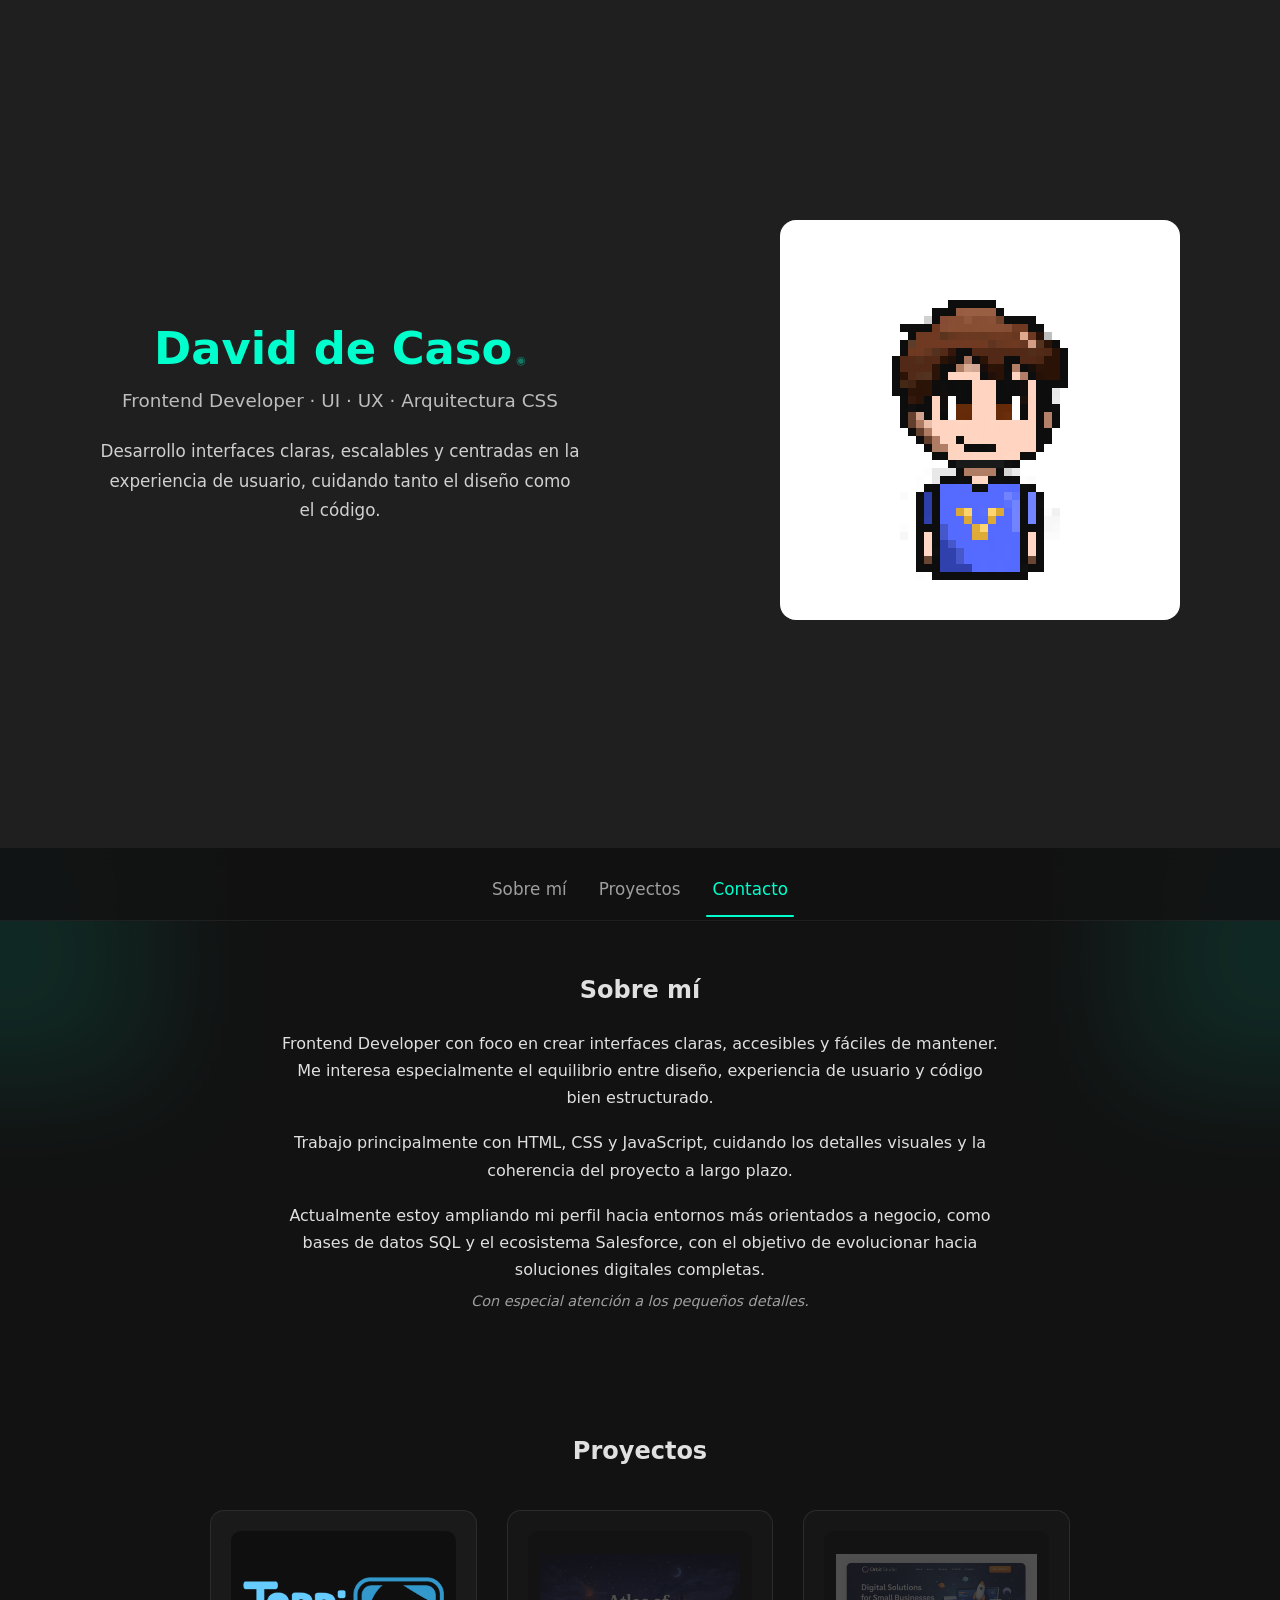
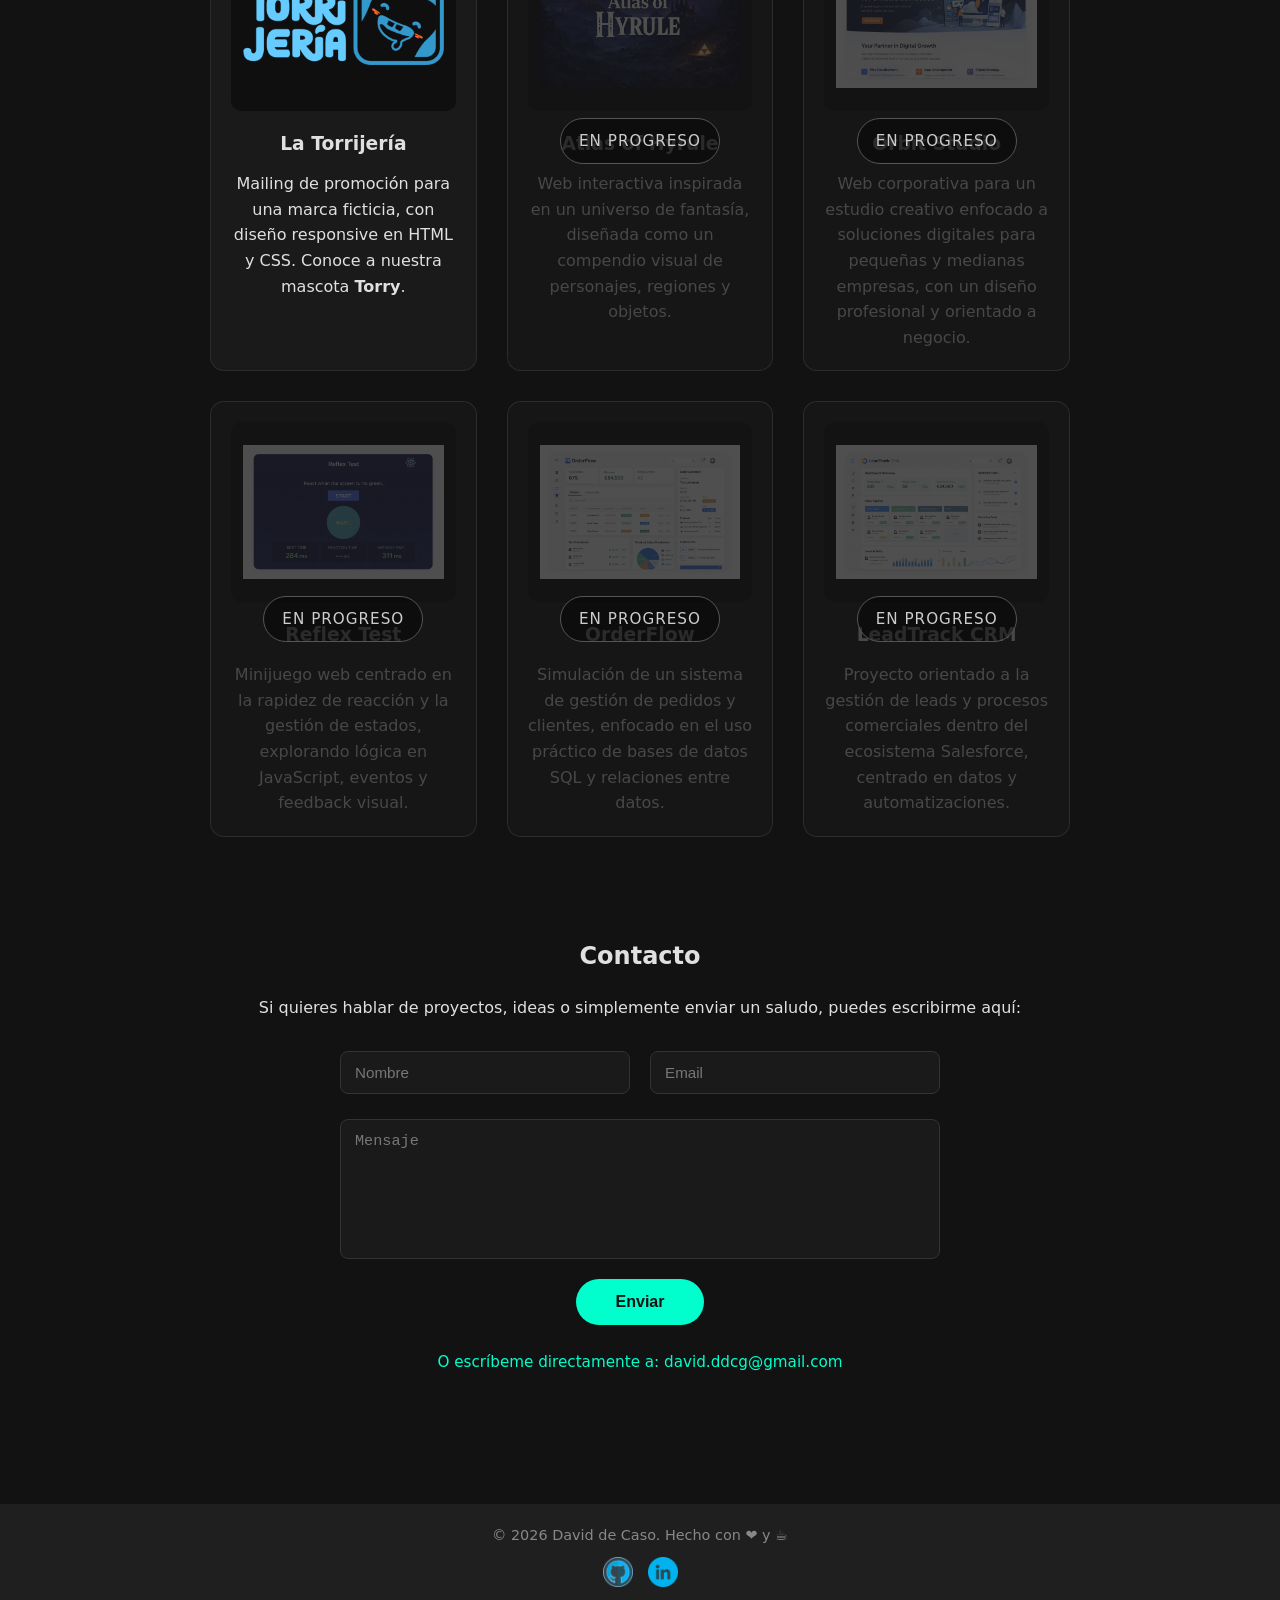
==== index.html @ 75bee835 "Rename y remake de Hero para hacerlo más visual" ====
<!DOCTYPE html>
<html lang="es">
<head>
    <meta charset="UTF-8">
    <meta name="viewport" content="width=device-width, initial-scale=1.0">
    <meta
        name="description"
        content="Portfolio de David de Caso, desarrollador frontend con estilo dark-tech y enfoque en UX."
    >
    <title>Portfolio | David de Caso</title>
    <link rel="stylesheet" href="style.css">
</head>

<body>
    <!-- =====================================================
         HEADER / IDENTIDAD
    ====================================================== -->
    <header class="site-header">
        <div class="hero">
            <div class="hero-text">
                <h1>
                    <span id="myName" class="easter-egg">David de Caso</span>
                </h1>

                <p class="hero-role">
                    Frontend Developer · UI · UX · Arquitectura CSS
                </p>

                <p class="hero-intro">
                    Desarrollo interfaces claras, escalables y centradas en la experiencia
                    de usuario, cuidando tanto el diseño como el código.
                </p>
            </div>

            <div class="hero-image">
                <img src="images/yo-pixel.png" alt="">
            </div>
        </div>
    </header>



    <!-- =====================================================
         NAVEGACIÓN STICKY
    ====================================================== -->
    <div class="nav-wrapper">
        <nav aria-label="Navegación principal">
            <ul>
                <li><a href="#about">Sobre mí</a></li>
                <li><a href="#projects">Proyectos</a></li>
                <li><a href="#contact">Contacto</a></li>
            </ul>
        </nav>
    </div>

    <!-- =====================================================
         CONTENIDO PRINCIPAL
    ====================================================== -->
    <main>
        <!-- SOBRE MÍ -->
        <section id="about">
            <h2>Sobre mí</h2>

            <p>
                Frontend Developer con foco en crear interfaces claras, accesibles y fáciles de mantener.
                Me interesa especialmente el equilibrio entre diseño, experiencia de usuario y código bien estructurado.
            </p>

            <p>
                Trabajo principalmente con HTML, CSS y JavaScript, cuidando los detalles visuales y la coherencia
                del proyecto a largo plazo.
            </p>

            <p>
                Actualmente estoy ampliando mi perfil hacia entornos más orientados a negocio, como bases de datos SQL
                y el ecosistema Salesforce, con el objetivo de evolucionar hacia soluciones digitales completas.
                <span class="about-fun">Con especial atención a los pequeños detalles.</span>
            </p>
        </section>

        <!-- PROYECTOS -->
        <section id="projects">
            <h2>Proyectos</h2>

            <div class="projects-grid">
                <!-- Proyecto terminado -->
                <article class="project-card" data-url="https://link-al-proyecto.com">
                    <div class="project-img-wrapper">
                        <img
                            src="images/proyecto1.png"
                            alt="Proyecto La Torrijería"
                            class="project-img"
                            loading="lazy"
                        >
                        <div class="overlay">
                            <span class="cta-text">Ver proyecto</span>
                        </div>
                    </div>

                    <h3>La Torrijería</h3>

                    <p>
                        Mailing de promoción para una marca ficticia, con diseño responsive en HTML y CSS.
                        Conoce a nuestra mascota <strong>Torry</strong>.
                    </p>
                </article>

                <!-- Proyectos en progreso -->
                <article class="project-card in-progress">
                    <div class="project-status">
                        <span>En progreso</span>
                    </div>

                    <div class="project-img-wrapper">
                        <img src="images/proyecto2.png" alt="Atlas of Hyrule" class="project-img" loading="lazy">
                    </div>

                    <h3>Atlas of Hyrule</h3>

                    <p>
                        Web interactiva inspirada en un universo de fantasía, diseñada como un compendio visual
                        de personajes, regiones y objetos.
                    </p>
                </article>

                <article class="project-card in-progress">
                    <div class="project-status">
                        <span>En progreso</span>
                    </div>

                    <div class="project-img-wrapper">
                        <img src="images/proyecto3.png" alt="Orbit Studio" class="project-img" loading="lazy">
                    </div>

                    <h3>Orbit Studio</h3>

                    <p>
                        Web corporativa para un estudio creativo enfocado a soluciones digitales para pequeñas
                        y medianas empresas, con un diseño profesional y orientado a negocio.
                    </p>
                </article>

                <article class="project-card in-progress">
                    <div class="project-status">
                        <span>En progreso</span>
                    </div>

                    <div class="project-img-wrapper">
                        <img src="images/proyecto4.png" alt="Reflex Test" class="project-img" loading="lazy">
                    </div>

                    <h3>Reflex Test</h3>

                    <p>
                        Minijuego web centrado en la rapidez de reacción y la gestión de estados,
                        explorando lógica en JavaScript, eventos y feedback visual.
                    </p>
                </article>

                <article class="project-card in-progress">
                    <div class="project-status">
                        <span>En progreso</span>
                    </div>

                    <div class="project-img-wrapper">
                        <img src="images/proyecto5.png" alt="OrderFlow" class="project-img" loading="lazy">
                    </div>

                    <h3>OrderFlow</h3>

                    <p>
                        Simulación de un sistema de gestión de pedidos y clientes, enfocado en el uso práctico
                        de bases de datos SQL y relaciones entre datos.
                    </p>
                </article>

                <article class="project-card in-progress">
                    <div class="project-status">
                        <span>En progreso</span>
                    </div>

                    <div class="project-img-wrapper">
                        <img src="images/proyecto6.png" alt="LeadTrack CRM" class="project-img" loading="lazy">
                    </div>

                    <h3>LeadTrack CRM</h3>

                    <p>
                        Proyecto orientado a la gestión de leads y procesos comerciales dentro del ecosistema
                        Salesforce, centrado en datos y automatizaciones.
                    </p>
                </article>
            </div>
        </section>

        <!-- CONTACTO -->
        <section id="contact" class="fade-in-section">
            <h2>Contacto</h2>

            <p>
                Si quieres hablar de proyectos, ideas o simplemente enviar un saludo,
                puedes escribirme aquí:
            </p>

            <form class="contact-form">
                <div class="contact-row">
                    <input type="text" name="name" placeholder="Nombre" required>
                    <input type="email" name="email" placeholder="Email" required>
                </div>

                <div class="contact-message">
                    <textarea name="message" placeholder="Mensaje" required></textarea>
                    <button type="submit">Enviar</button>
                </div>
            </form>

            <p class="contact-email fade-in-section">
                O escríbeme directamente a:
                <a href="mailto:david.ddcg@gmail.com">david.ddcg@gmail.com</a>
            </p>
        </section>
    </main>

    <!-- =====================================================
         FOOTER
    ====================================================== -->
    <footer>
        <p>&copy; 2026 David de Caso. Hecho con ❤️ y ☕</p>

        <div class="social-icons">
            <a href="https://github.com/DaviddeCaso" target="_blank" rel="noopener noreferrer">
                <img src="images/github-icon.png" alt="GitHub">
            </a>
            <a href="https://www.linkedin.com/in/david-de-caso-garc%C3%ADa/" target="_blank" rel="noopener noreferrer">
                <img src="images/linkedin-icon.png" alt="LinkedIn">
            </a>
        </div>
    </footer>

    <!-- TOASTS -->
    <div id="easter-toast" class="toast hidden"></div>
    <div id="contact-toast" class="toast hidden"></div>

    <script src="script.js"></script>
</body>
</html>
---- style.css ----
/* =====================================================
   RESET & BASE
===================================================== */

* {
    margin: 0;
    padding: 0;
    box-sizing: border-box;
}

body {
    font-family: system-ui, -apple-system, BlinkMacSystemFont, "Segoe UI",
        Roboto, Oxygen, Ubuntu, Cantarell, sans-serif;
    background-color: #121212;
    color: #e0e0e0;
    line-height: 1.6;
}

/* =====================================================
   GLOW LATERAL (SUTIL Y CONTROLADO)
===================================================== */

body::before,
body::after {
    content: "";
    position: fixed;
    top: -20%;
    width: 260px;
    height: 140%;
    pointer-events: none;
    z-index: 0;
    filter: blur(60px);
}

body::before {
    left: -100px;
    background: linear-gradient(
        60deg,
        rgba(0, 255, 204, 0.12),
        transparent
    );
}

body::after {
    right: -100px;
    background: linear-gradient(
        -60deg,
        rgba(0, 255, 204, 0.12),
        transparent
    );
}

/* =====================================================
   CAPAS (Z-INDEX) — FIX STICKY
===================================================== */

.site-header {
    position: relative;
    z-index: 2;
}

footer {
    position: relative;
    z-index: 2;
}

main,
section {
    position: relative;
    z-index: 1;
}

/* =====================================================
   HEADER & NAV
===================================================== */

.site-header {
    background-color: #1f1f1f;
    padding: 20px;
    text-align: center;
}

.site-header h1 {
    font-size: 2rem;
    color: #00ffcc;
}

nav ul {
    list-style: none;
    display: flex;
    justify-content: center;
    gap: 20px;
    margin-top: 10px;
}

nav a {
    position: relative;
    color: #9e9e9e;
    text-decoration: none;
    font-size: 1.05rem;        
    padding: 10px 6px;        
    transition: color 0.2s ease;
}

nav a:hover {
    color: #ffffff;
}

/* Link activo */
nav a.active {
    color: #00ffcc;
}

nav a.active::after {
    content: "";
    position: absolute;
    left: 0;
    bottom: -8px;   /* un poco más abajo */
    width: 100%;
    height: 2px;
    background-color: #00ffcc;
    border-radius: 2px;
}
/* =========================
   HERO / PRESENTACIÓN
========================= */

.hero {
    width: 100%;
    padding: 200px 80px 200px; /* más padding lateral */

    display: flex;
    align-items: center;
    justify-content: center; /* CLAVE */
    gap: 200px;
}



.hero-text {
    max-width: 520px; 
}

.hero-text h1 {
    font-size: 2.8rem; /* antes 2.4rem */
    line-height: 1.2;
    color: #00ffcc;
    margin-bottom: 10px;
}

.hero-role {
    font-size: 1.15rem;
    color: #bdbdbd;
    margin-bottom: 22px;
}

.hero-intro {
    max-width: 520px;
    font-size: 1.05rem;
    color: #d0d0d0;
    line-height: 1.75;
}

.hero-image {
    flex-shrink: 0;
}

.hero-image img {
    width: 400px;
    height: auto;
    image-rendering: pixelated;
    border-radius: 16px;
}

@media (min-width: 1400px) {
    .hero {
        padding-left: 120px;
        padding-right: 120px;
    }
}

/* =====================================================
   HERO SUBTÍTULO
===================================================== */

.hero-subtitle {
    margin-top: 10px;
    font-size: 1rem;
    color: #bdbdbd;
    letter-spacing: 0.3px;
}

/* =========================
   NAVEGACIÓN STICKY (ESTILO)
========================= */

.nav-wrapper {
    position: sticky;
    top: 0;
    z-index: 100;

    background: rgba(18, 18, 18, 0.85);
    backdrop-filter: blur(10px);

    border-bottom: 1px solid rgba(255, 255, 255, 0.06);
}

/* Contenido de la nav */
.nav-wrapper nav {
    max-width: 900px;
    margin: 0 auto;
    padding: 18px 20px; /* antes 12px */
}


/* Evita que las secciones queden tapadas por la nav */
section {
    scroll-margin-top: 110px;
}

/* =====================================================
   EASTER EGG
===================================================== */

.easter-egg {
    color: #00ffcc;
    cursor: pointer;
    position: relative;
    transition: color 0.2s ease;
}

.easter-egg:hover {
    color: #ffffff;
}

.easter-egg::after {
    content: " ◉";
    font-size: 0.7rem;
    opacity: 0.4;
    transition: opacity 0.2s ease;
}

.easter-egg:hover::after {
    opacity: 1;
}

/* =====================================================
   SECCIONES GENERALES
===================================================== */

section {
    padding: 50px 20px;
    max-width: 900px;
    margin: 0 auto;
}

section h2 {
    text-align: center;
    margin-bottom: 20px;
}

/* =====================================================
   ABOUT
===================================================== */

#about p {
    max-width: 720px;
    margin: 18px auto;
    line-height: 1.7;
    text-align: center;
}

.about-fun {
    display: block;
    margin-top: 6px;
    font-size: 0.9rem;
    color: #9e9e9e;
    font-style: italic;
}

/* =====================================================
   PROJECTS
===================================================== */

.projects-grid {
    display: grid;
    grid-template-columns: 1fr;
    gap: 30px;
    margin-top: 40px;
}

.project-card {
    position: relative;
    background-color: #1a1a1a;
    padding: 20px;
    border-radius: 14px;
    text-align: center;

    display: flex;
    flex-direction: column;
    align-items: center;

    border: 1px solid rgba(255, 255, 255, 0.08);
    transition: transform 0.3s ease,
        box-shadow 0.3s ease,
        border-color 0.3s ease;
}

.project-card:hover {
    transform: translateY(-6px);
    box-shadow: 0 10px 30px rgba(0, 255, 204, 0.15);
    border-color: rgba(0, 255, 204, 0.4);
}

/* Imagen del proyecto */
.project-img-wrapper {
    position: relative;
    width: 100%;
    height: 180px;
    background-color: #0f0f0f;
    border-radius: 10px;
    overflow: hidden;
    cursor: pointer;
}

.project-img {
    width: 100%;
    height: 100%;
    object-fit: contain;
    padding: 12px;
}

/* CTA solo en proyectos terminados */
.overlay {
    position: absolute;
    inset: 0;
    background-color: rgba(0, 255, 204, 0.18);
    display: flex;
    align-items: center;
    justify-content: center;
    opacity: 0;
    transition: opacity 0.3s ease;
}

.project-img-wrapper:hover .overlay {
    opacity: 1;
}

.cta-text {
    color: #00ffcc;
    font-weight: bold;
    font-size: 1rem;
    letter-spacing: 0.5px;
    text-shadow: 0 0 5px #00ffcc;
}

/* Títulos */
.project-card h3 {
    margin: 18px 0 12px;
}

/* Estado: En progreso */
.project-status {
    position: absolute;
    inset: 0;
    background-color: rgba(20, 20, 20, 0.75);
    border-radius: 14px;

    display: flex;
    align-items: center;
    justify-content: center;

    z-index: 5;
    pointer-events: none;
}

.project-status span {
    color: #ccc;
    font-size: 0.95rem;
    letter-spacing: 1px;
    text-transform: uppercase;
    border: 1px solid #555;
    padding: 10px 18px;
    border-radius: 999px;
    background-color: rgba(0, 0, 0, 0.4);
}

/* Proyectos en progreso: sin interacción */
.project-card.in-progress .project-img-wrapper {
    cursor: default;
}

.project-card.in-progress .overlay {
    display: none;
}

/* Responsive grid */
@media (min-width: 600px) {
    .projects-grid {
        grid-template-columns: repeat(2, 1fr);
    }
}

@media (min-width: 1024px) {
    .projects-grid {
        grid-template-columns: repeat(3, 1fr);
    }
}

/* =====================================================
   CONTACTO
===================================================== */

#contact > p {
    margin-bottom: 30px;
    text-align: center;
}

.contact-form {
    display: flex;
    flex-direction: column;
    gap: 25px;
    max-width: 600px;
    margin: 0 auto;
}

.contact-row {
    display: flex;
    gap: 20px;
}

.contact-row input {
    flex: 1;
}

.contact-message {
    display: flex;
    flex-direction: column;
    gap: 20px;
}

/* Inputs */
.contact-form input,
.contact-form textarea {
    padding: 12px 14px;
    border-radius: 8px;
    border: 1px solid #333;
    background-color: #1a1a1a;
    color: #fff;
    font-size: 0.95rem;
}

.contact-form input::placeholder,
.contact-form textarea::placeholder {
    color: #777;
}

.contact-form textarea {
    height: 140px;
    resize: none;
}

/* Botón */
.contact-form button {
    align-self: center;
    padding: 14px 40px;
    font-size: 1rem;
    font-weight: bold;

    background-color: #00ffcc;
    color: #121212;
    border: none;
    border-radius: 999px;

    cursor: pointer;
    transition: transform 0.2s ease, box-shadow 0.2s ease;
}

.contact-form button:hover {
    transform: translateY(-2px);
    box-shadow: 0 6px 20px rgba(0, 255, 204, 0.4);
}

.contact-form button:active {
    transform: translateY(0);
}

/* Email */
.contact-email {
    margin-top: 25px;
    color: #00ffcc;
    font-size: 0.95rem;
    text-align: center;
}

.contact-email a {
    color: inherit;
    text-decoration: none;
}

.contact-email a:hover {
    color: #fff;
}

/* =====================================================
   ANIMACIONES
===================================================== */

.fade-in-section {
    opacity: 0;
    transform: translateY(20px);
    transition: opacity 0.6s ease-out, transform 0.6s ease-out;
}

.fade-in-section.visible {
    opacity: 1;
    transform: translateY(0);
}

/* =====================================================
   FOOTER
===================================================== */

footer {
    background-color: #1f1f1f;
    text-align: center;
    padding: 20px;
    margin-top: 50px;
    font-size: 0.9rem;
    color: #888;
}

.social-icons {
    margin-top: 10px;
    display: flex;
    justify-content: center;
    gap: 15px;
}

.social-icons img {
    width: 30px;
    height: 30px;
    filter: invert(75%) sepia(20%) saturate(500%) hue-rotate(160deg);
    transition: transform 0.2s ease;
}

.social-icons img:hover {
    transform: scale(1.2);
}

/* =====================================================
   TOASTS
===================================================== */

.toast {
    position: fixed;
    bottom: 30px;
    right: 30px;
    background: #1a1a1a;
    color: #00ffcc;
    padding: 15px 20px;
    border-radius: 12px;
    border: 1px solid #00ffcc;
    font-size: 0.9rem;
    box-shadow: 0 0 20px rgba(0, 255, 204, 0.2);
    opacity: 0;
    transform: translateY(20px);
    transition: opacity 0.3s ease, transform 0.3s ease;
    z-index: 999;
}

.toast.show {
    opacity: 1;
    transform: translateY(0);
}

.toast.hidden {
    pointer-events: none;
}

#contact-toast {
    background-color: #00ffcc;
    color: #1a1a1a;
    font-weight: bold;
}
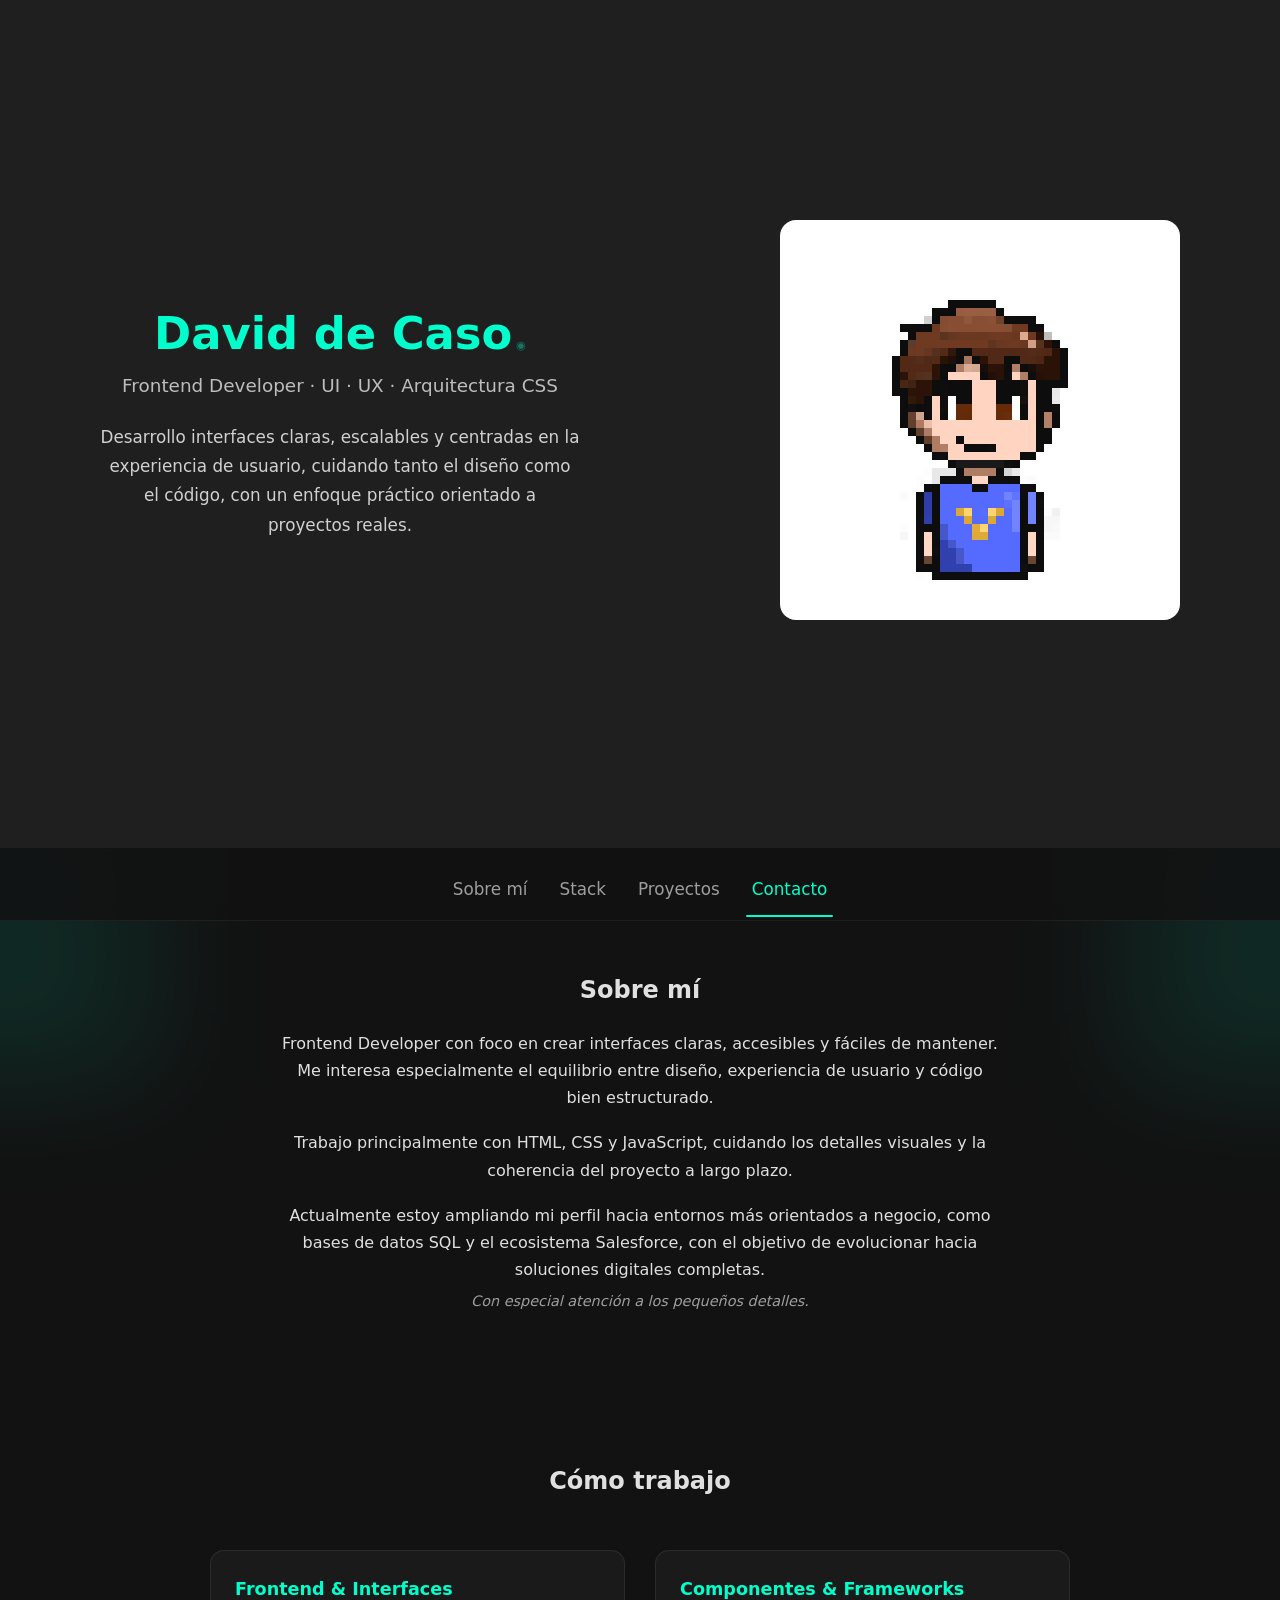
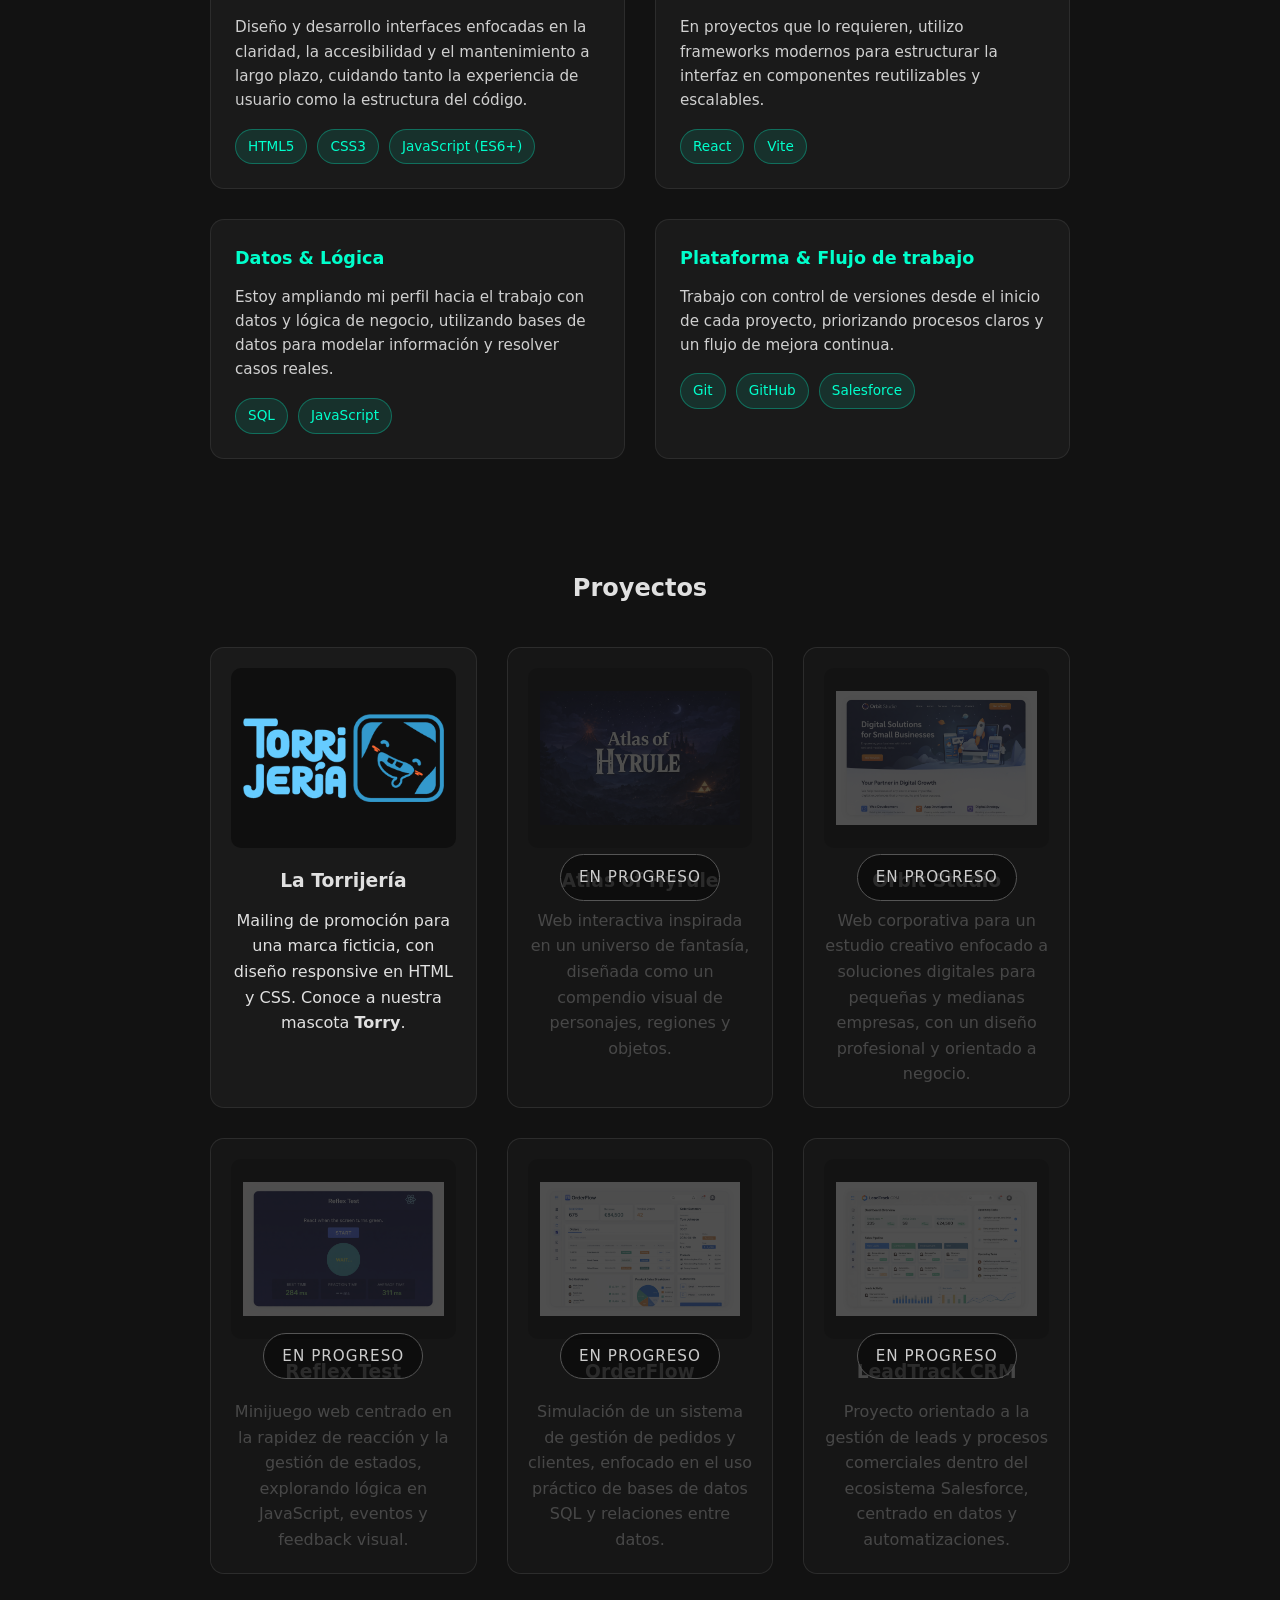
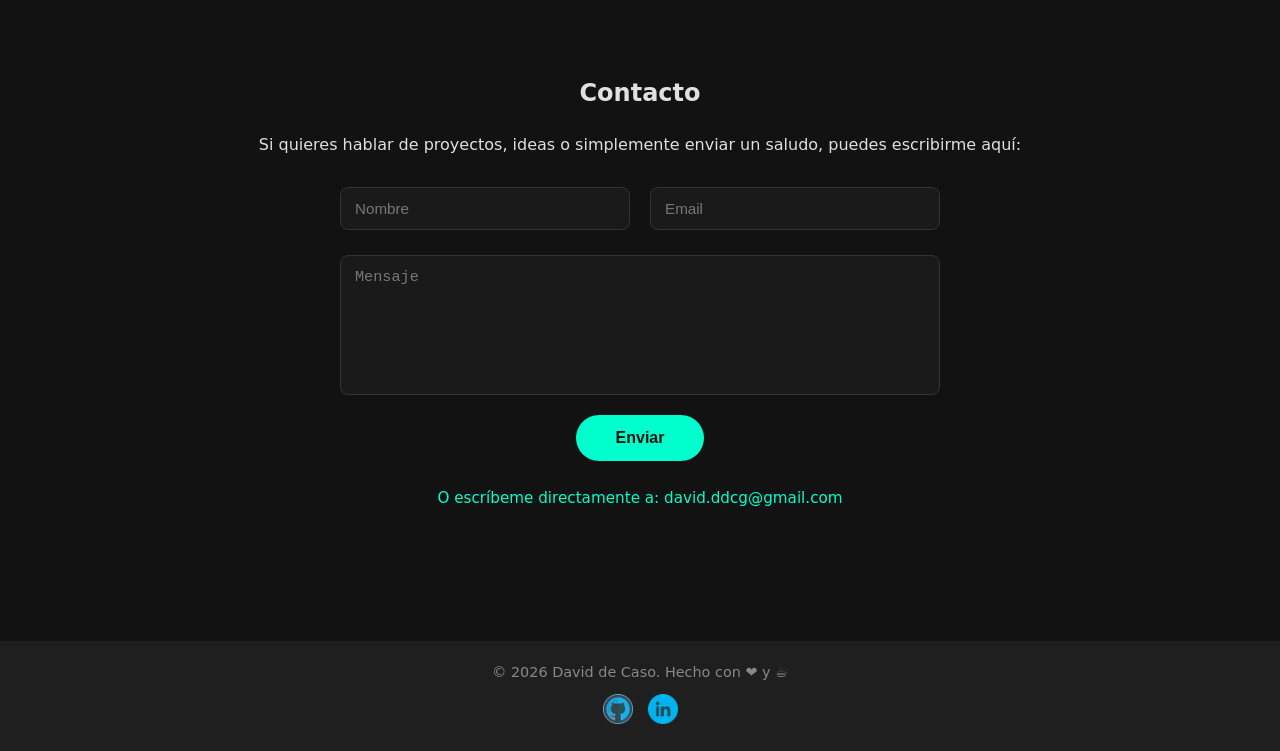
==== commit ab9523b7: "Añadimos a la nav "stack" y ajustamos responsive del hero." ====
--- a/index.html
+++ b/index.html
@@ -27,8 +27,9 @@
                 </p>
 
                 <p class="hero-intro">
-                    Desarrollo interfaces claras, escalables y centradas en la experiencia
-                    de usuario, cuidando tanto el diseño como el código.
+                    Desarrollo interfaces claras, escalables y centradas en la 
+                    experiencia de usuario, cuidando tanto el diseño como el código, 
+                    con un enfoque práctico orientado a proyectos reales.
                 </p>
             </div>
 
@@ -47,6 +48,7 @@
         <nav aria-label="Navegación principal">
             <ul>
                 <li><a href="#about">Sobre mí</a></li>
+                <li><a href="#stack">Stack</a></li>
                 <li><a href="#projects">Proyectos</a></li>
                 <li><a href="#contact">Contacto</a></li>
             </ul>
@@ -74,9 +76,73 @@
             <p>
                 Actualmente estoy ampliando mi perfil hacia entornos más orientados a negocio, como bases de datos SQL
                 y el ecosistema Salesforce, con el objetivo de evolucionar hacia soluciones digitales completas.
+                <br>
                 <span class="about-fun">Con especial atención a los pequeños detalles.</span>
             </p>
         </section>
+        <section id="stack">
+    <h2>Cómo trabajo</h2>
+         <!-- =====================================================
+         STACK
+    ====================================================== -->           
+    <div class="stack-grid">
+        <!-- Frontend -->
+         <div class="stack-card">
+              <h3>Frontend & Interfaces</h3>
+              <p>
+                  Diseño y desarrollo interfaces enfocadas en la claridad, la accesibilidad
+                  y el mantenimiento a largo plazo, cuidando tanto la experiencia de usuario
+                  como la estructura del código.
+             </p>
+             <ul class="stack-tools">
+                    <li>HTML5</li>
+                    <li>CSS3</li>
+                    <li>JavaScript (ES6+)</li>
+                </ul>
+            </div>
+
+        <!-- Frameworks -->
+            <div class="stack-card">
+                <h3>Componentes & Frameworks</h3>
+                <p>
+                    En proyectos que lo requieren, utilizo frameworks modernos para estructurar
+                    la interfaz en componentes reutilizables y escalables.
+                </p>
+                <ul class="stack-tools">
+                    <li>React</li>
+                    <li>Vite</li>
+                </ul>
+            </div>
+
+        <!-- Datos -->
+            <div class="stack-card">
+                <h3>Datos & Lógica</h3>
+                <p>
+                    Estoy ampliando mi perfil hacia el trabajo con datos y lógica de negocio,
+                    utilizando bases de datos para modelar información y resolver casos reales.
+                </p>
+                <ul class="stack-tools">
+                    <li>SQL</li>
+                    <li>JavaScript</li>
+                </ul>
+            </div>
+
+        <!-- Plataforma -->
+            <div class="stack-card">
+                <h3>Plataforma & Flujo de trabajo</h3>
+                <p>
+                    Trabajo con control de versiones desde el inicio de cada proyecto,
+                    priorizando procesos claros y un flujo de mejora continua.
+                </p>
+                <ul class="stack-tools">
+                    <li>Git</li>
+                    <li>GitHub</li>
+                    <li>Salesforce</li>
+                </ul>
+            </div>
+        </div>
+    </section>
+
 
         <!-- PROYECTOS -->
         <section id="projects">
--- a/style.css
+++ b/style.css
@@ -179,6 +179,39 @@
     }
 }
 
+@media (max-width: 1024px) {
+    .hero {
+        padding: 90px 40px 70px;
+        gap: 40px;
+    }
+
+    .hero-image img {
+        width: 240px; /* baja desde 300 */
+    }
+
+    .hero-text {
+        max-width: 480px;
+    }
+}
+
+@media (max-width: 640px) {
+    .hero {
+        flex-direction: column;
+        text-align: center;
+        padding: 80px 24px 60px;
+        gap: 32px;
+    }
+
+    .hero-text {
+        max-width: 100%;
+    }
+
+    .hero-image img {
+        width: 200px;
+    }
+}
+
+
 /* =====================================================
    HERO SUBTÍTULO
 ===================================================== */
@@ -244,6 +277,72 @@
     opacity: 1;
 }
 
+/* =========================
+   STACK 
+========================= */
+
+#stack {
+    padding: 80px 20px 60px;
+}
+
+#stack h2 {
+    text-align: center;
+    margin-bottom: 50px;
+}
+
+.stack-grid {
+    max-width: 900px;
+    margin: 0 auto;
+
+    display: grid;
+    grid-template-columns: 1fr;
+    gap: 30px;
+}
+
+.stack-card {
+    background-color: #1a1a1a;
+    border-radius: 14px;
+    padding: 24px;
+
+    border: 1px solid rgba(255, 255, 255, 0.08);
+}
+
+.stack-card h3 {
+    color: #00ffcc;
+    font-size: 1.1rem;
+    margin-bottom: 12px;
+}
+
+.stack-card p {
+    font-size: 0.95rem;
+    color: #d0d0d0;
+    line-height: 1.6;
+    margin-bottom: 16px;
+}
+
+.stack-tools {
+    list-style: none;
+    display: flex;
+    flex-wrap: wrap;
+    gap: 10px;
+}
+
+.stack-tools li {
+    font-size: 0.85rem;
+    padding: 6px 12px;
+    border-radius: 999px;
+
+    background-color: rgba(0, 255, 204, 0.1);
+    color: #00ffcc;
+
+    border: 1px solid rgba(0, 255, 204, 0.3);
+}
+
+@media (min-width: 768px) {
+    .stack-grid {
+        grid-template-columns: repeat(2, 1fr);
+    }
+}
 /* =====================================================
    SECCIONES GENERALES
 ===================================================== */
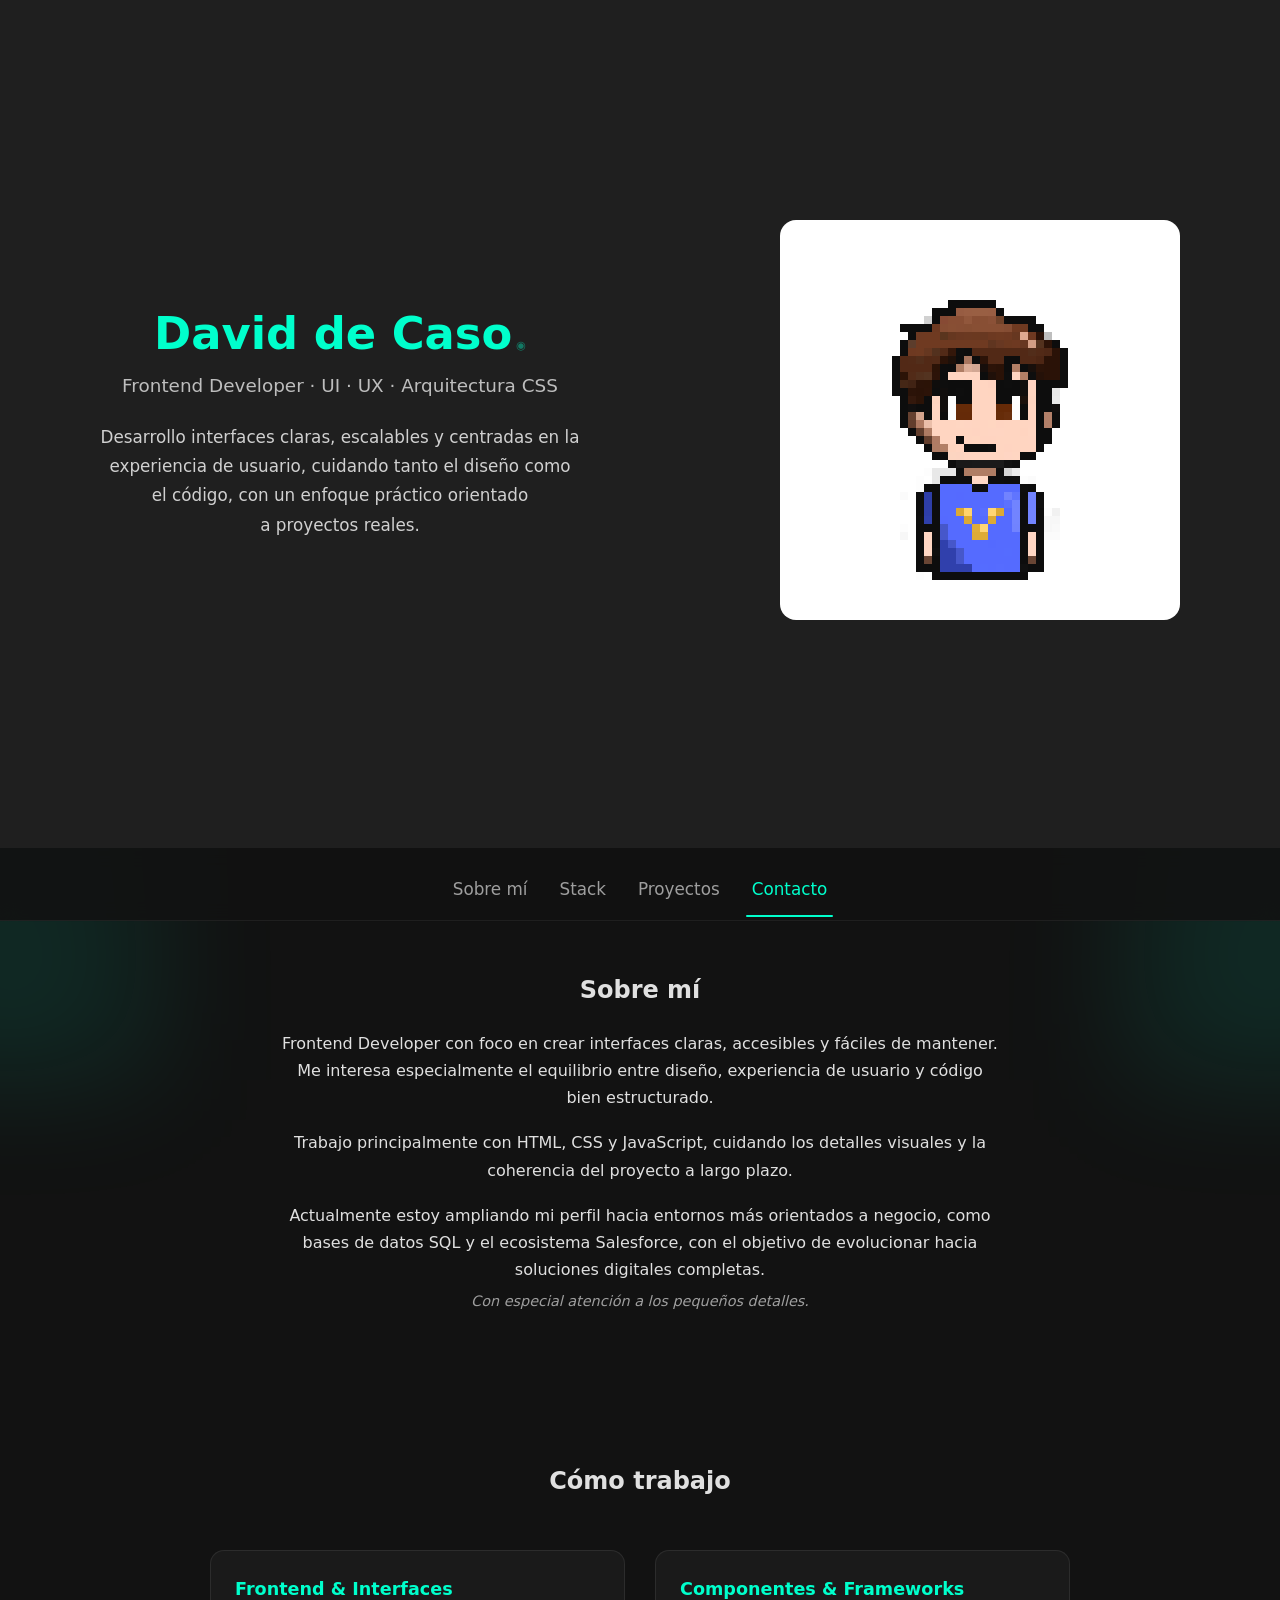
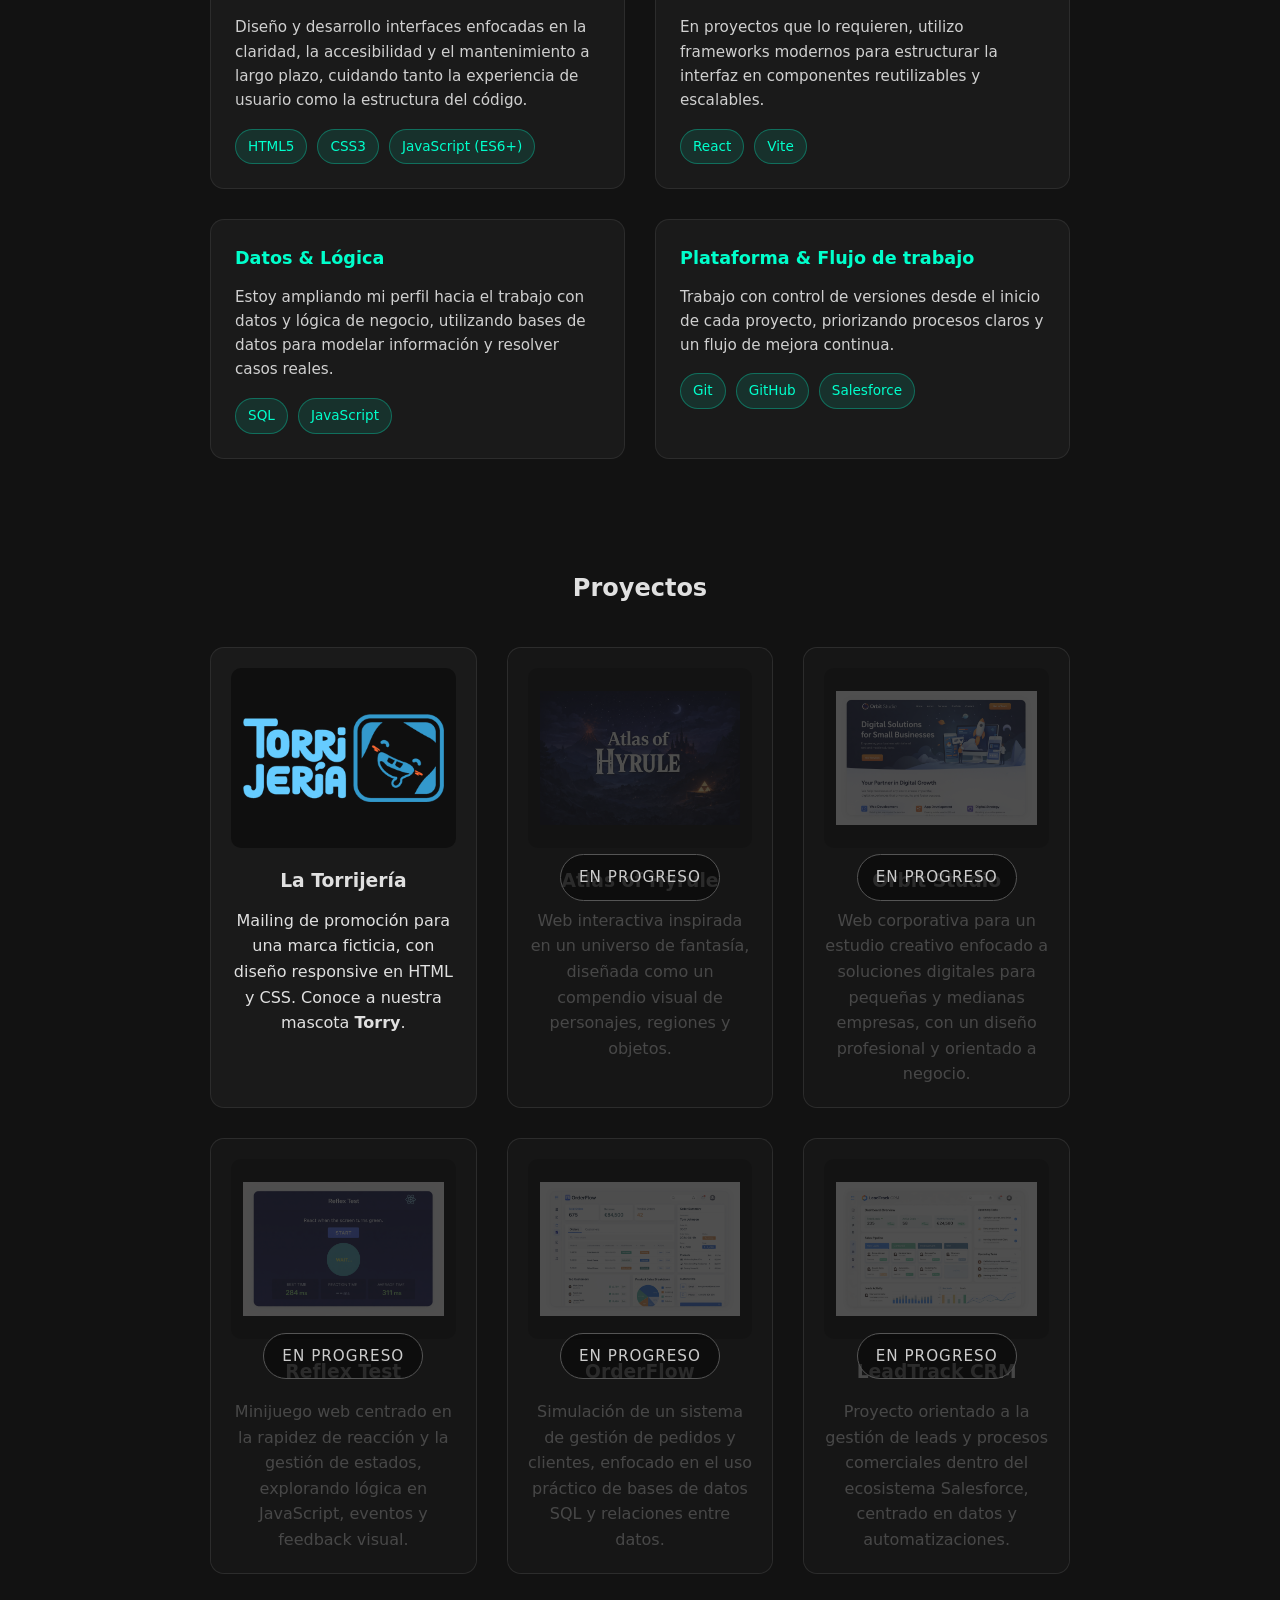
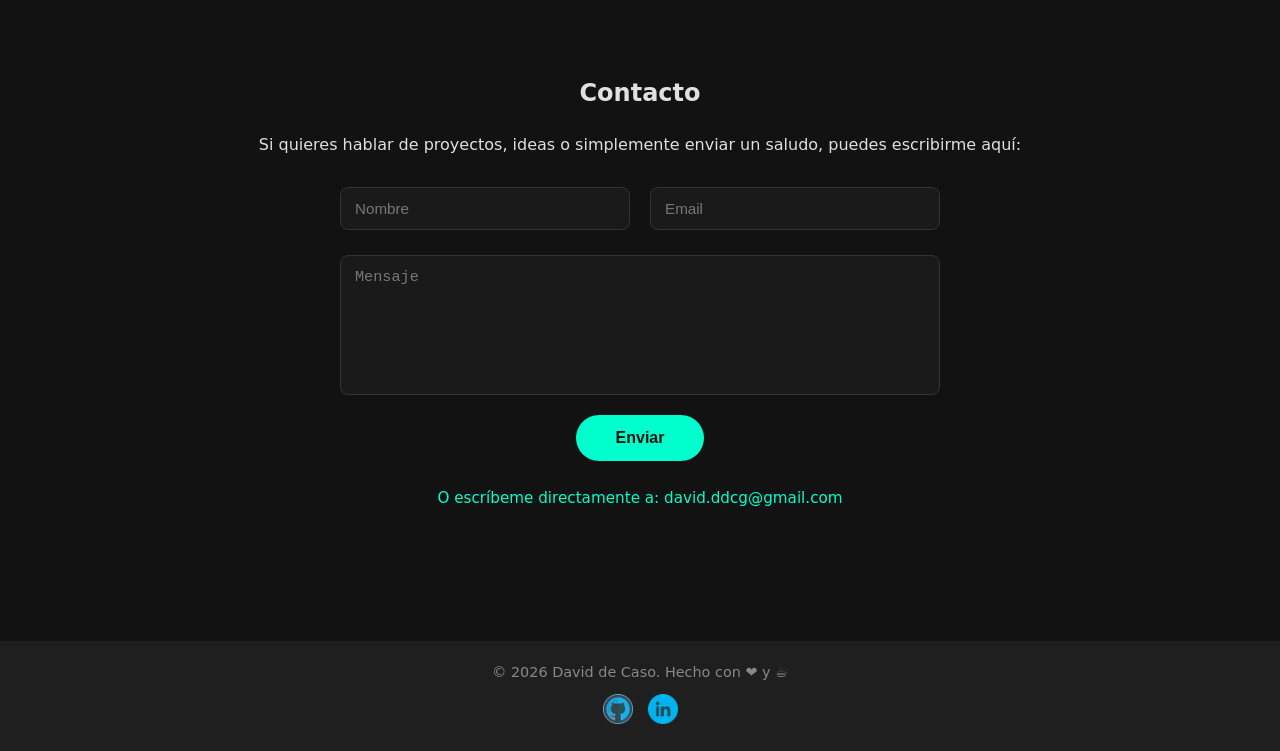
==== commit b9985c9f: "Fixeo de nav para el modo mobile." ====
--- a/index.html
+++ b/index.html
@@ -29,7 +29,7 @@
                 <p class="hero-intro">
                     Desarrollo interfaces claras, escalables y centradas en la 
                     experiencia de usuario, cuidando tanto el diseño como el código, 
-                    con un enfoque práctico orientado a proyectos reales.
+                    con un enfoque práctico orientado a&nbsp;proyectos&nbsp;reales.
                 </p>
             </div>
 
@@ -76,7 +76,6 @@
             <p>
                 Actualmente estoy ampliando mi perfil hacia entornos más orientados a negocio, como bases de datos SQL
                 y el ecosistema Salesforce, con el objetivo de evolucionar hacia soluciones digitales completas.
-                <br>
                 <span class="about-fun">Con especial atención a los pequeños detalles.</span>
             </p>
         </section>
--- a/style.css
+++ b/style.css
@@ -202,6 +202,13 @@
         gap: 32px;
     }
 
+    .hero-intro {
+        font-size: 0.95rem;
+        line-height: 1.6;
+        max-width: 320px;
+        margin: 0 auto;
+    }
+
     .hero-text {
         max-width: 100%;
     }
@@ -230,9 +237,9 @@
 .nav-wrapper {
     position: sticky;
     top: 0;
-    z-index: 100;
-
-    background: rgba(18, 18, 18, 0.85);
+    z-index: 1000;
+
+    background: rgba(18, 18, 18, 0.9);
     backdrop-filter: blur(10px);
 
     border-bottom: 1px solid rgba(255, 255, 255, 0.06);
@@ -245,6 +252,15 @@
     padding: 18px 20px; /* antes 12px */
 }
 
+@media (max-width: 640px) {
+    .nav-wrapper nav {
+        padding: 14px 16px;
+    }
+
+    nav a {
+        font-size: 0.95rem;
+    }
+}
 
 /* Evita que las secciones queden tapadas por la nav */
 section {
@@ -601,6 +617,31 @@
     color: #fff;
 }
 
+@media (max-width: 640px) {
+    .contact-row {
+        flex-direction: column;
+        gap: 16px;
+    }
+
+     .contact-form textarea {
+        height: 110px;
+    }
+
+    #contact {
+        padding-bottom: 120px;
+    }
+
+    .contact-email {
+        margin-top: 40px;
+        font-size: 0.9rem;
+    }
+
+    .contact-form button {
+        width: 100%;
+        max-width: 280px;
+    }
+}
+
 /* =====================================================
    ANIMACIONES
 ===================================================== */
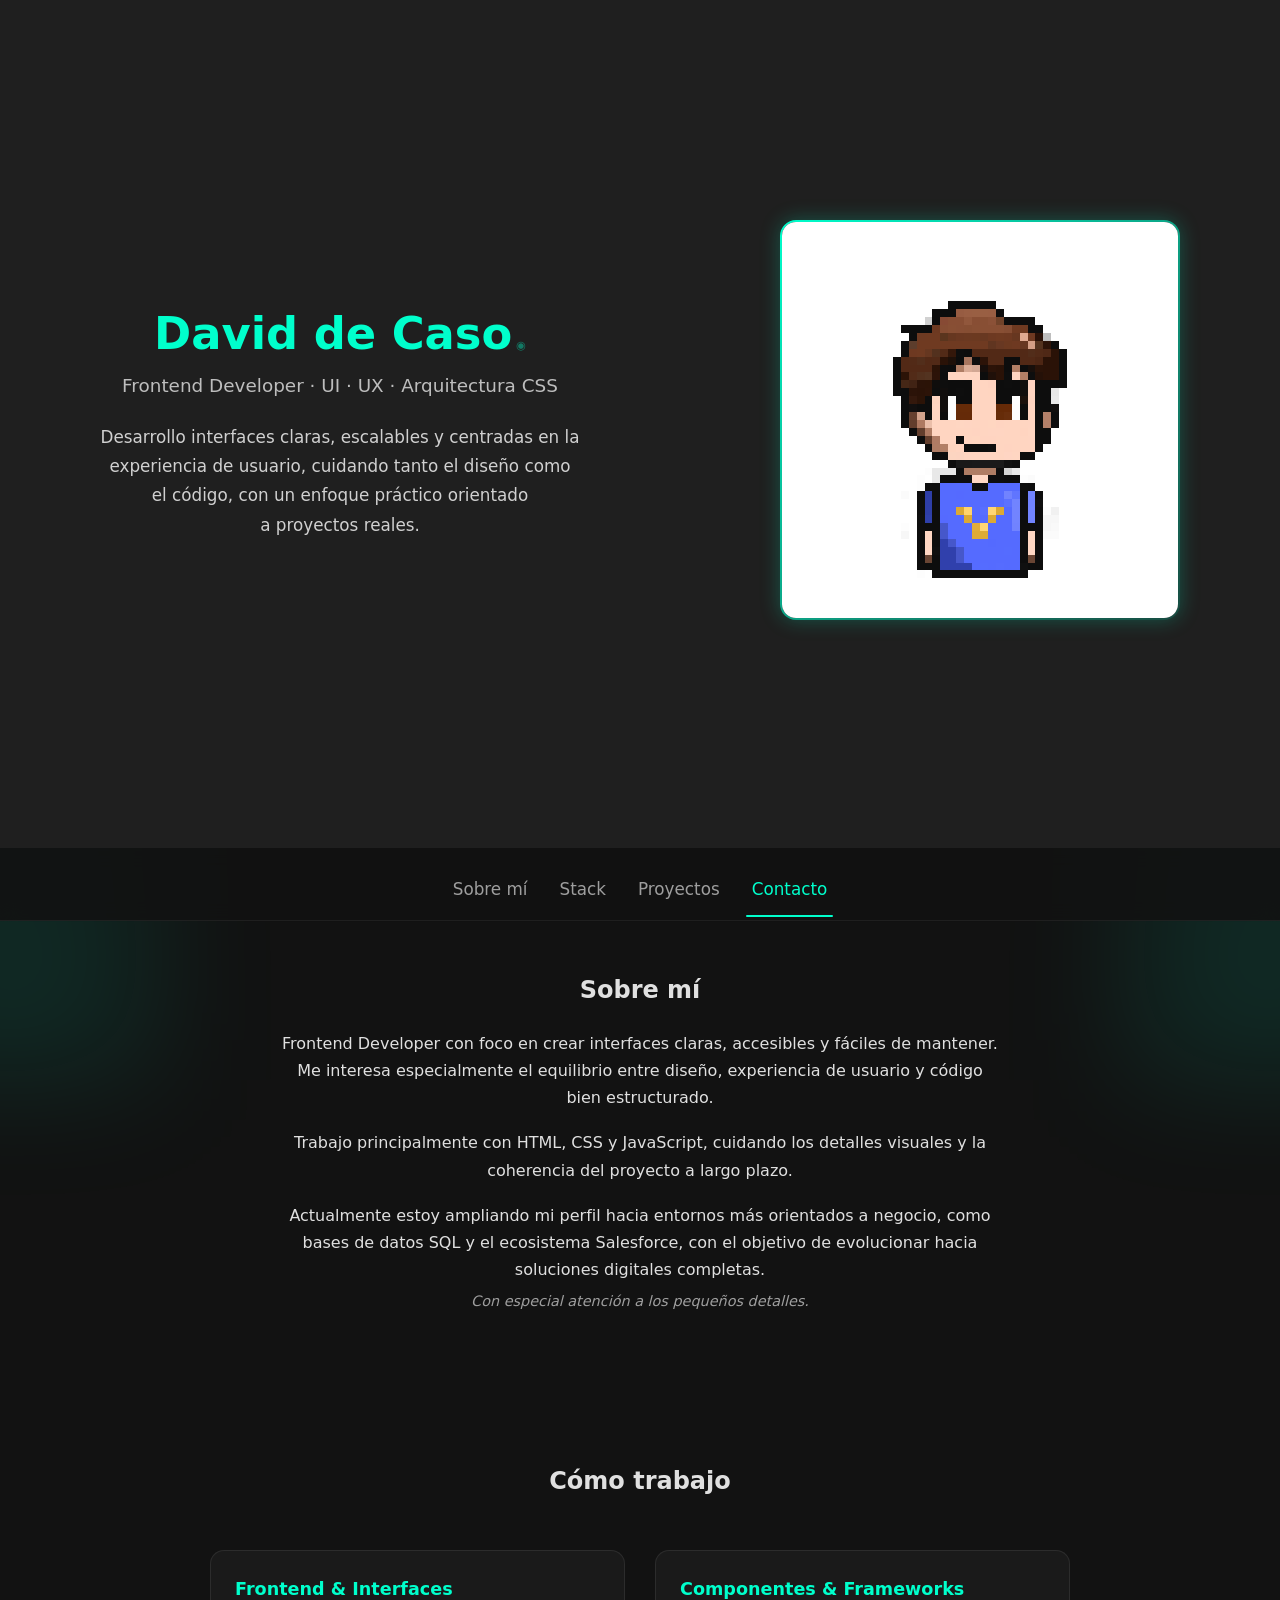
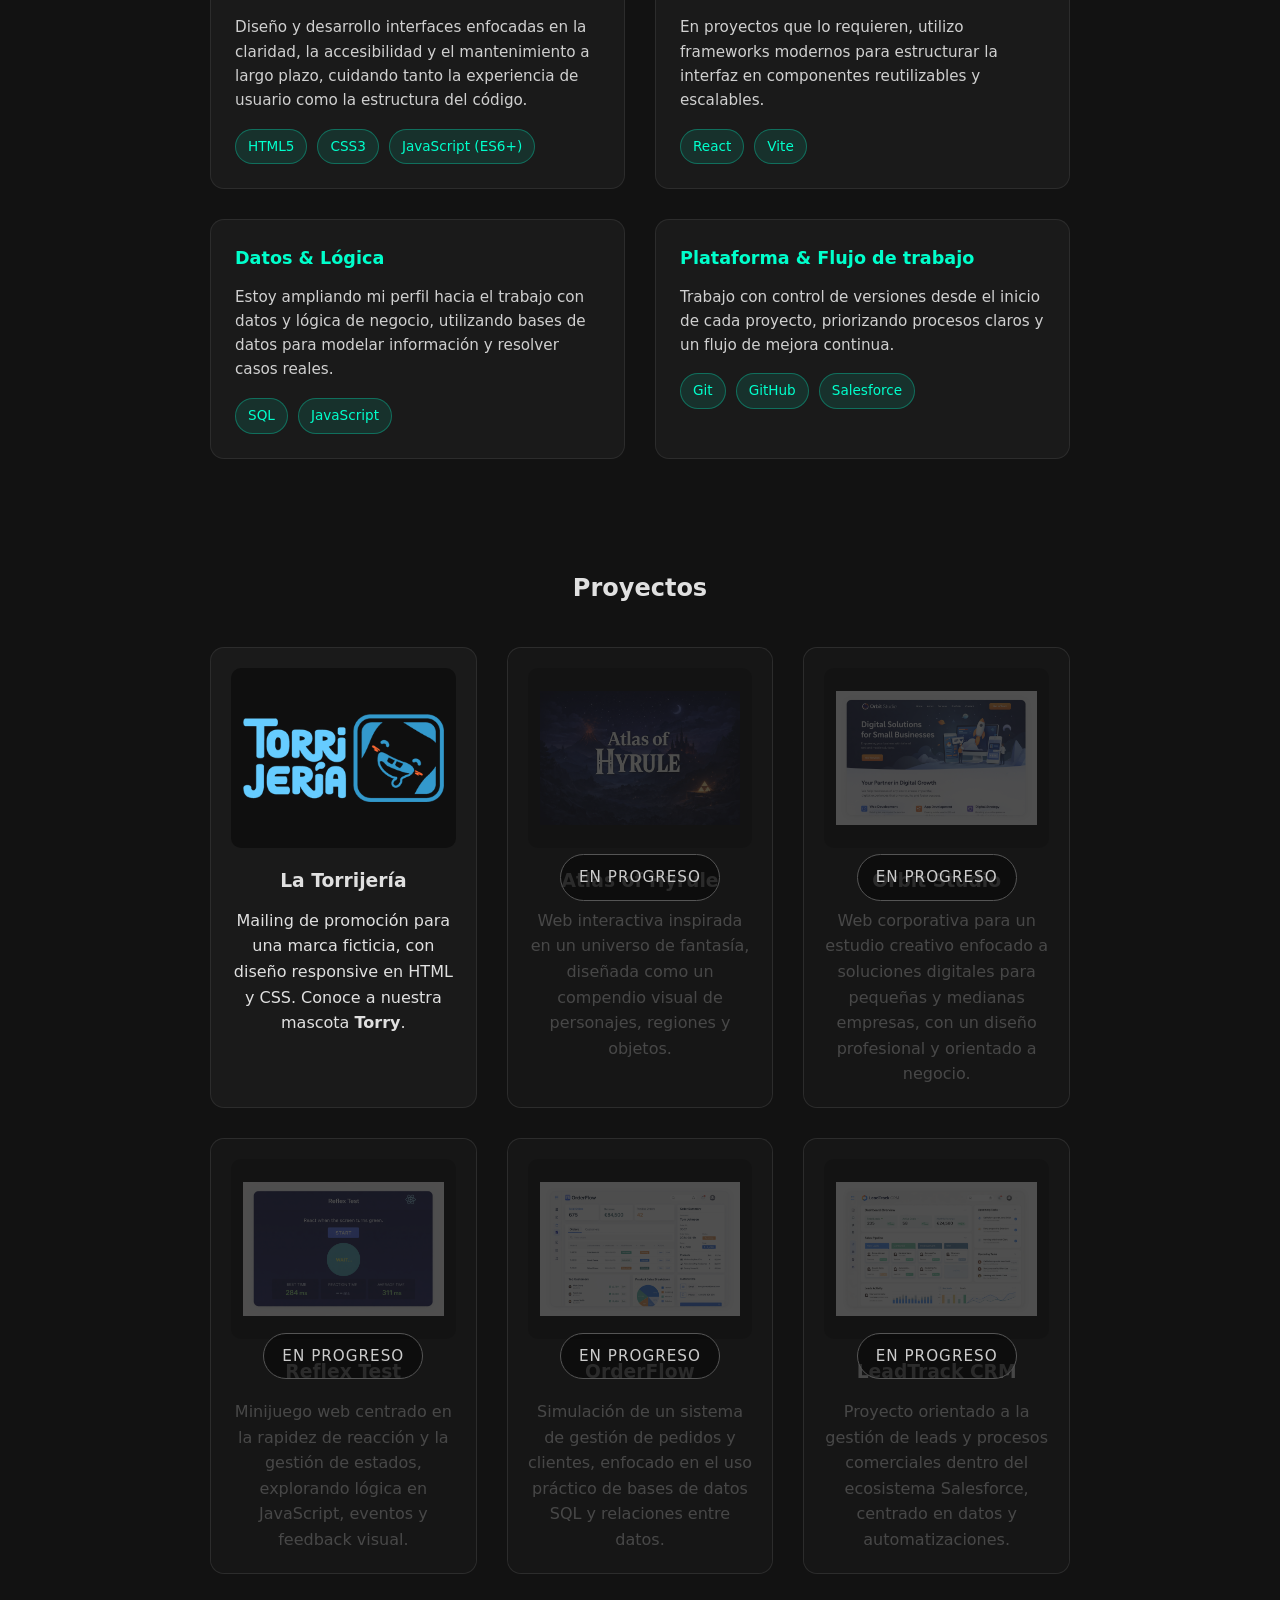
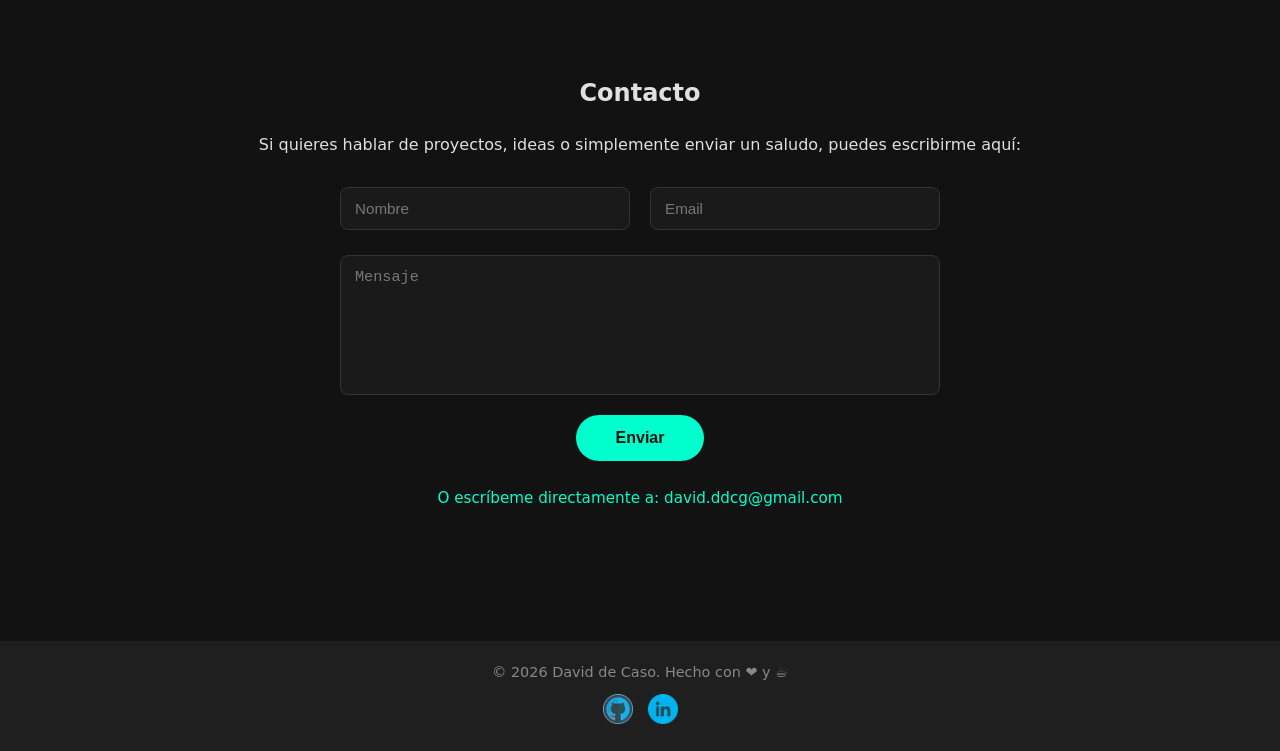
==== commit 9855c224: "Animacion entrada hero" ====
--- a/index.html
+++ b/index.html
@@ -54,7 +54,7 @@
             </ul>
         </nav>
     </div>
-
+    
     <!-- =====================================================
          CONTENIDO PRINCIPAL
     ====================================================== -->
--- a/style.css
+++ b/style.css
@@ -70,6 +70,7 @@
     z-index: 1;
 }
 
+
 /* =====================================================
    HEADER & NAV
 ===================================================== */
@@ -170,7 +171,15 @@
     height: auto;
     image-rendering: pixelated;
     border-radius: 16px;
-}
+
+    border: 2px solid transparent;
+    background:
+        linear-gradient(#121212, #121212) padding-box,
+        linear-gradient(135deg, #00ffcc, rgba(0, 255, 204, 0.2)) border-box;
+
+    box-shadow: 0 0 20px rgba(0, 255, 204, 0.25);
+}
+
 
 @media (min-width: 1400px) {
     .hero {
@@ -218,6 +227,45 @@
     }
 }
 
+/* =========================
+   HERO ANIMATION
+========================= */
+
+.hero-text,
+.hero-image {
+    opacity: 0;
+    transform: translateY(20px);
+    transition:
+        opacity 0.6s ease,
+        transform 0.6s ease;
+}
+
+.hero-image {
+    transform: translateX(30px);
+}
+
+/* Estado visible */
+.hero.animate .hero-text,
+.hero.animate .hero-image {
+    opacity: 1;
+    transform: translate(0);
+}
+
+@media (prefers-reduced-motion: reduce) {
+    .hero-text,
+    .hero-image {
+        transition: none;
+        opacity: 1;
+        transform: none;
+    }
+}
+
+@media (max-width: 640px) {
+    .hero-text,
+    .hero-image {
+        transition-duration: 0.4s;
+    }
+}
 
 /* =====================================================
    HERO SUBTÍTULO
@@ -696,6 +744,9 @@
     position: fixed;
     bottom: 30px;
     right: 30px;
+
+    z-index: 5000; /* ← clave */
+
     background: #1a1a1a;
     color: #00ffcc;
     padding: 15px 20px;
@@ -703,10 +754,10 @@
     border: 1px solid #00ffcc;
     font-size: 0.9rem;
     box-shadow: 0 0 20px rgba(0, 255, 204, 0.2);
+
     opacity: 0;
     transform: translateY(20px);
     transition: opacity 0.3s ease, transform 0.3s ease;
-    z-index: 999;
 }
 
 .toast.show {
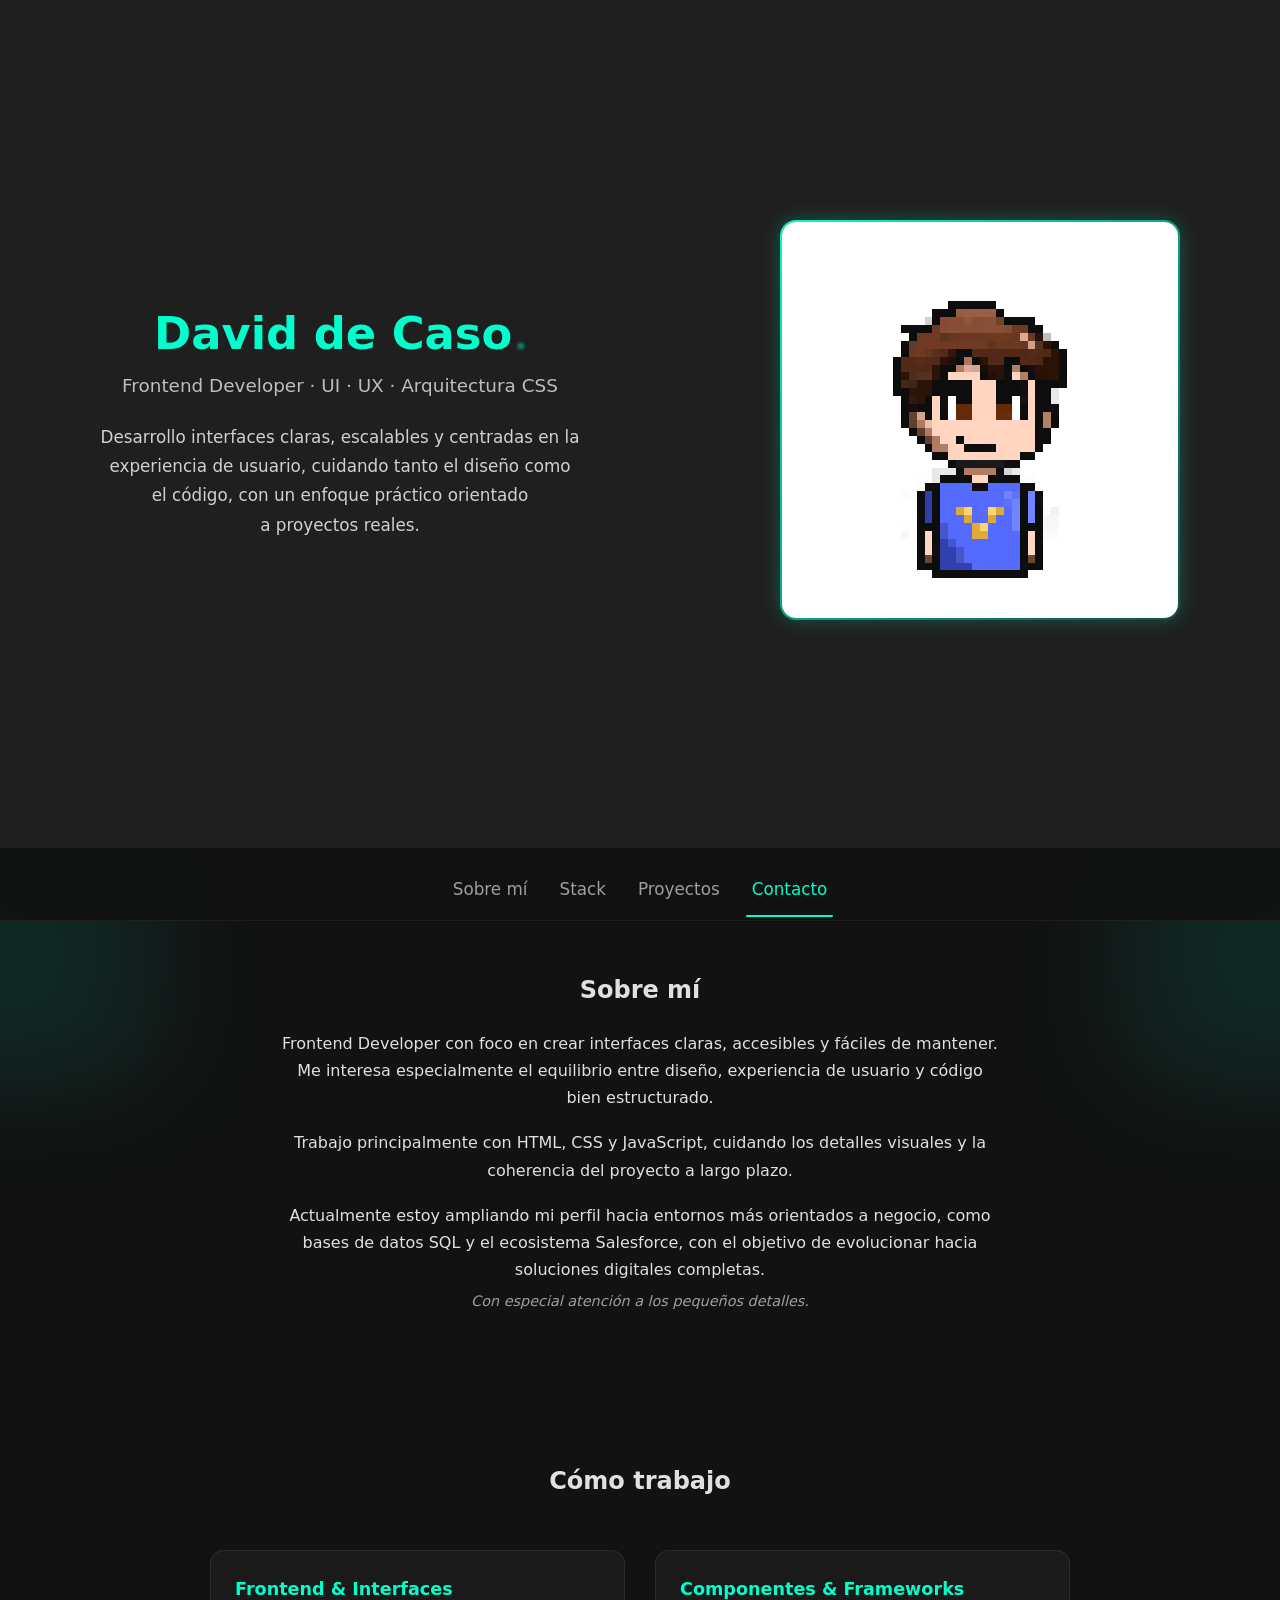
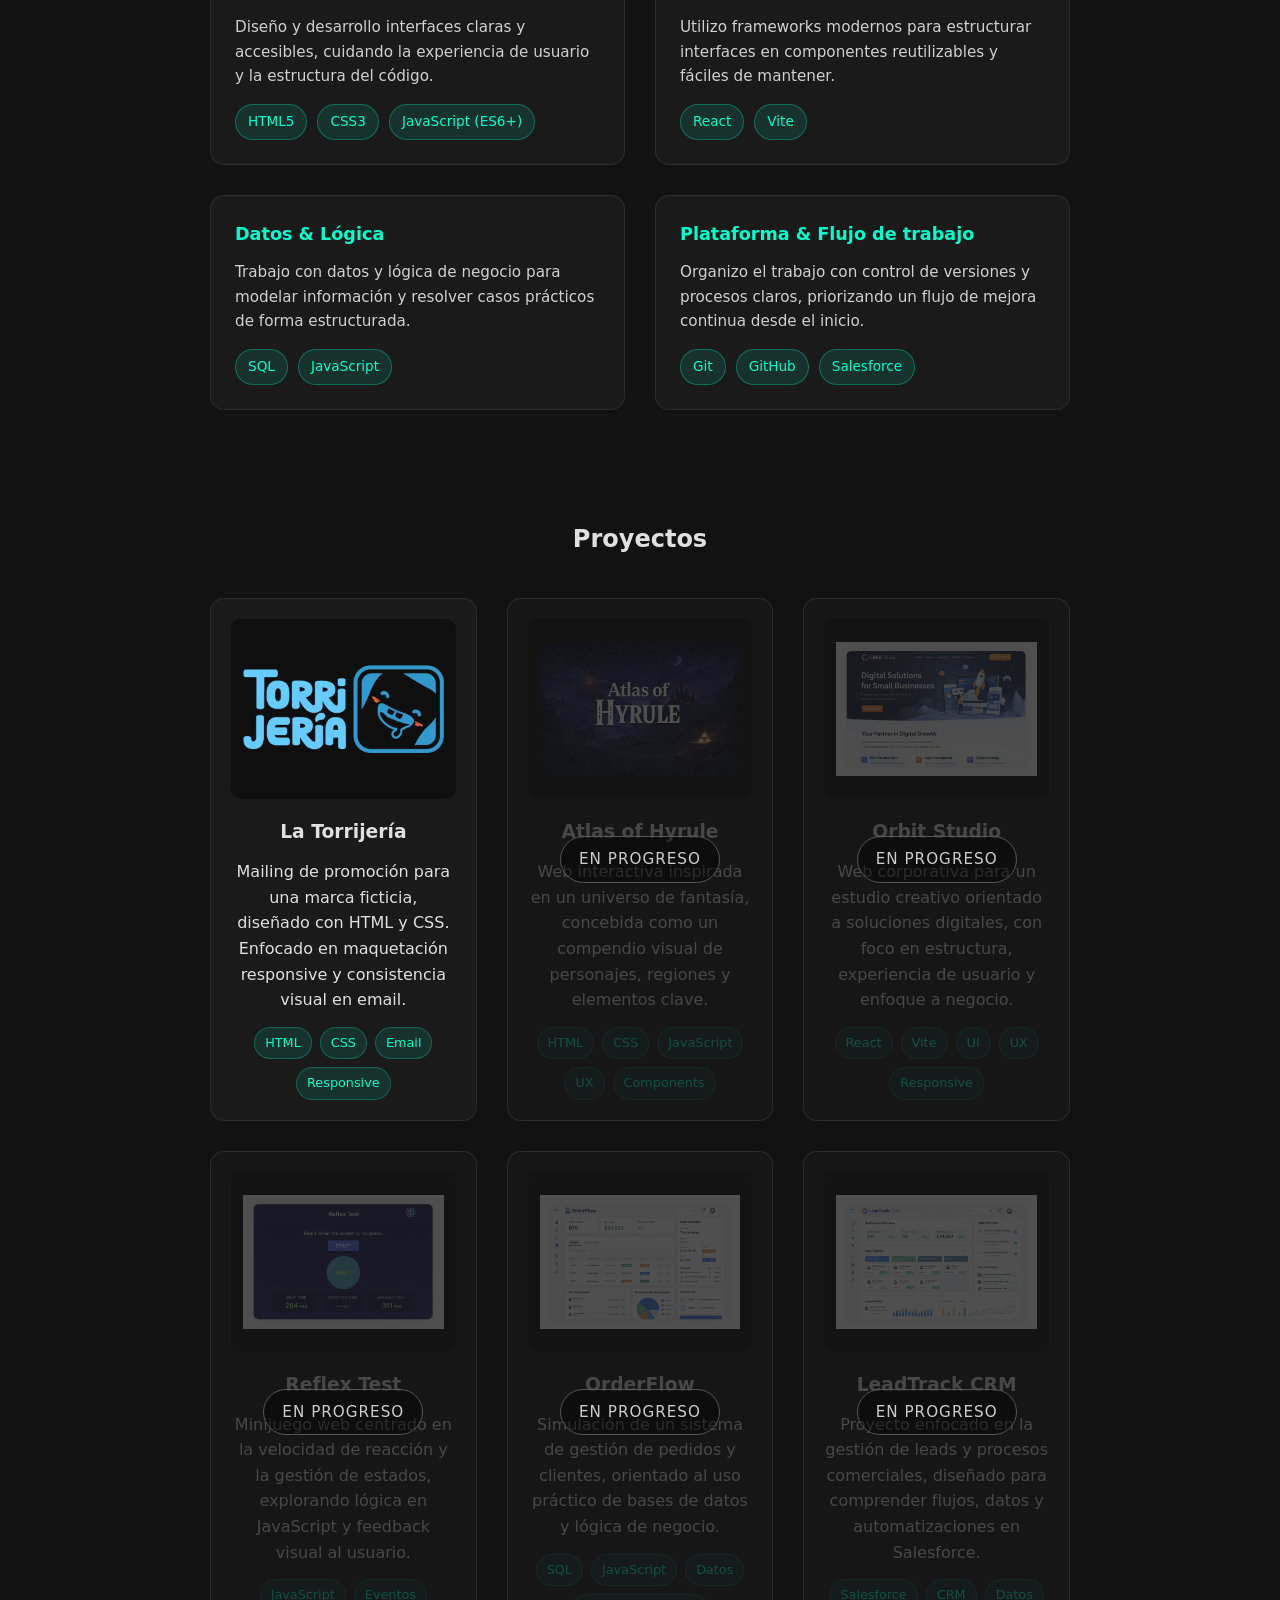
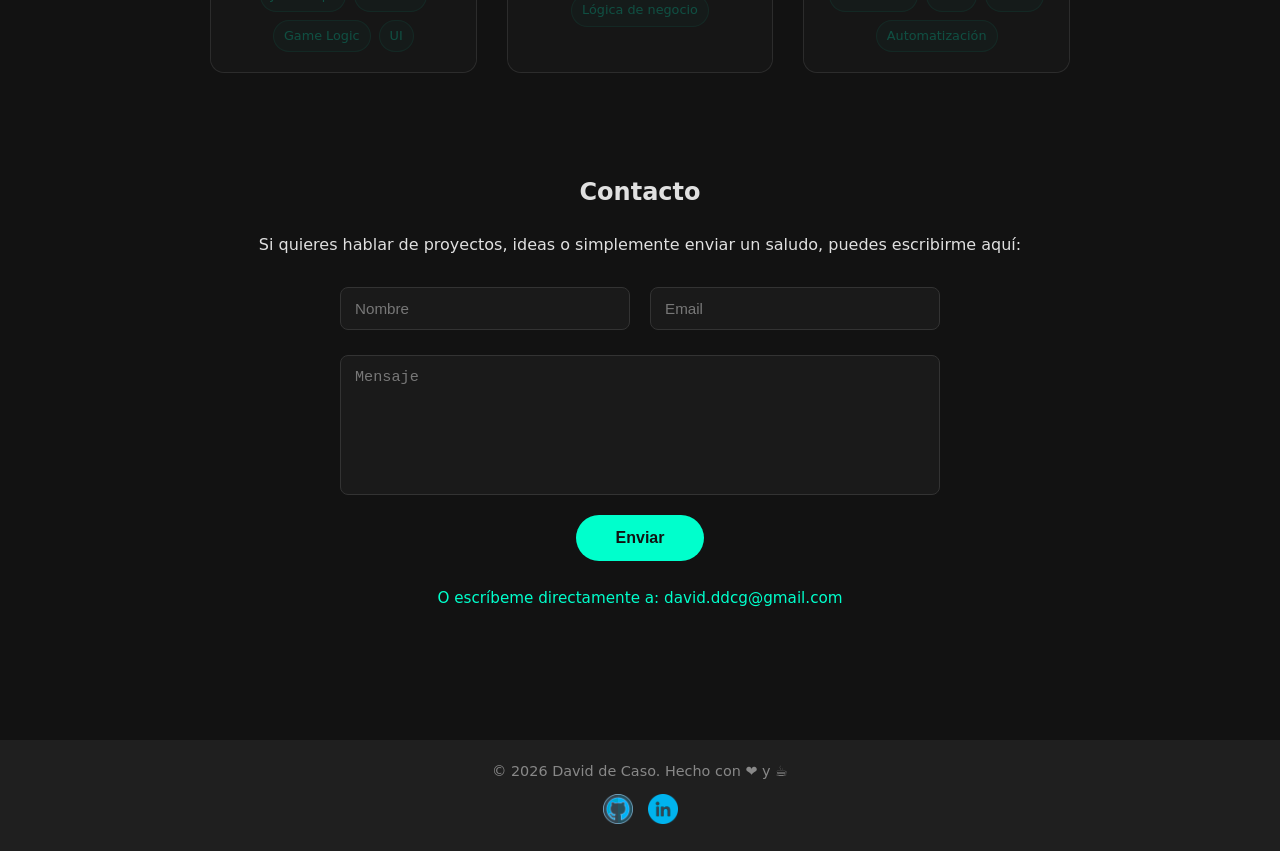
==== commit 6b1ff020: "Ajuste de textos(stack + proyectos)" ====
--- a/index.html
+++ b/index.html
@@ -86,26 +86,25 @@
     ====================================================== -->           
     <div class="stack-grid">
         <!-- Frontend -->
-         <div class="stack-card">
-              <h3>Frontend & Interfaces</h3>
-              <p>
-                  Diseño y desarrollo interfaces enfocadas en la claridad, la accesibilidad
-                  y el mantenimiento a largo plazo, cuidando tanto la experiencia de usuario
-                  como la estructura del código.
-             </p>
-             <ul class="stack-tools">
-                    <li>HTML5</li>
-                    <li>CSS3</li>
-                    <li>JavaScript (ES6+)</li>
-                </ul>
-            </div>
+        <div class="stack-card">
+            <h3>Frontend & Interfaces</h3>
+            <p>
+                Diseño y desarrollo interfaces claras y accesibles,
+                cuidando la experiencia de usuario y la estructura del código.
+            </p>
+            <ul class="stack-tools">
+                <li>HTML5</li>
+                <li>CSS3</li>
+                <li>JavaScript (ES6+)</li>
+            </ul>
+        </div>
 
         <!-- Frameworks -->
             <div class="stack-card">
                 <h3>Componentes & Frameworks</h3>
                 <p>
-                    En proyectos que lo requieren, utilizo frameworks modernos para estructurar
-                    la interfaz en componentes reutilizables y escalables.
+                    Utilizo frameworks modernos para estructurar interfaces
+                    en componentes reutilizables y fáciles de mantener.
                 </p>
                 <ul class="stack-tools">
                     <li>React</li>
@@ -117,8 +116,8 @@
             <div class="stack-card">
                 <h3>Datos & Lógica</h3>
                 <p>
-                    Estoy ampliando mi perfil hacia el trabajo con datos y lógica de negocio,
-                    utilizando bases de datos para modelar información y resolver casos reales.
+                    Trabajo con datos y lógica de negocio para modelar información
+                    y resolver casos prácticos de forma estructurada.
                 </p>
                 <ul class="stack-tools">
                     <li>SQL</li>
@@ -130,8 +129,8 @@
             <div class="stack-card">
                 <h3>Plataforma & Flujo de trabajo</h3>
                 <p>
-                    Trabajo con control de versiones desde el inicio de cada proyecto,
-                    priorizando procesos claros y un flujo de mejora continua.
+                     Organizo el trabajo con control de versiones y procesos claros,
+                    priorizando un flujo de mejora continua desde el inicio.
                 </p>
                 <ul class="stack-tools">
                     <li>Git</li>
@@ -165,9 +164,16 @@
                     <h3>La Torrijería</h3>
 
                     <p>
-                        Mailing de promoción para una marca ficticia, con diseño responsive en HTML y CSS.
-                        Conoce a nuestra mascota <strong>Torry</strong>.
-                    </p>
+                        Mailing de promoción para una marca ficticia, diseñado con HTML y CSS.
+                        Enfocado en maquetación responsive y consistencia visual en email.
+                    </p>
+
+                    <ul class="project-tags">
+                        <li>HTML</li>
+                        <li>CSS</li>
+                        <li>Email</li>
+                        <li>Responsive</li>
+                    </ul>
                 </article>
 
                 <!-- Proyectos en progreso -->
@@ -183,9 +189,17 @@
                     <h3>Atlas of Hyrule</h3>
 
                     <p>
-                        Web interactiva inspirada en un universo de fantasía, diseñada como un compendio visual
-                        de personajes, regiones y objetos.
-                    </p>
+                        Web interactiva inspirada en un universo de fantasía, concebida como
+                        un compendio visual de personajes, regiones y elementos clave.
+                    </p>
+
+                    <ul class="project-tags">
+                        <li>HTML</li>
+                        <li>CSS</li>
+                        <li>JavaScript</li>
+                        <li>UX</li>
+                        <li>Components</li>
+                    </ul>
                 </article>
 
                 <article class="project-card in-progress">
@@ -200,9 +214,17 @@
                     <h3>Orbit Studio</h3>
 
                     <p>
-                        Web corporativa para un estudio creativo enfocado a soluciones digitales para pequeñas
-                        y medianas empresas, con un diseño profesional y orientado a negocio.
-                    </p>
+                        Web corporativa para un estudio creativo orientado a soluciones digitales,
+                        con foco en estructura, experiencia de usuario y enfoque a negocio.
+                    </p>
+
+                    <ul class="project-tags">
+                        <li>React</li>
+                        <li>Vite</li>
+                        <li>UI</li>
+                        <li>UX</li>
+                        <li>Responsive</li>
+                    </ul>
                 </article>
 
                 <article class="project-card in-progress">
@@ -217,9 +239,16 @@
                     <h3>Reflex Test</h3>
 
                     <p>
-                        Minijuego web centrado en la rapidez de reacción y la gestión de estados,
-                        explorando lógica en JavaScript, eventos y feedback visual.
-                    </p>
+                        Minijuego web centrado en la velocidad de reacción y la gestión de estados,
+                        explorando lógica en JavaScript y feedback visual al usuario.
+                    </p>
+
+                    <ul class="project-tags">
+                        <li>JavaScript</li>
+                        <li>Eventos</li>
+                        <li>Game Logic</li>
+                        <li>UI</li>
+                    </ul>
                 </article>
 
                 <article class="project-card in-progress">
@@ -234,9 +263,17 @@
                     <h3>OrderFlow</h3>
 
                     <p>
-                        Simulación de un sistema de gestión de pedidos y clientes, enfocado en el uso práctico
-                        de bases de datos SQL y relaciones entre datos.
-                    </p>
+                        Simulación de un sistema de gestión de pedidos y clientes,
+                        orientado al uso práctico de bases de datos y lógica de negocio.
+                    </p>
+
+                    <ul class="project-tags">
+                        <li>SQL</li>
+                        <li>JavaScript</li>
+                        <li>Datos</li>
+                        <li>Lógica de negocio</li>
+                    </ul>
+
                 </article>
 
                 <article class="project-card in-progress">
@@ -251,9 +288,16 @@
                     <h3>LeadTrack CRM</h3>
 
                     <p>
-                        Proyecto orientado a la gestión de leads y procesos comerciales dentro del ecosistema
-                        Salesforce, centrado en datos y automatizaciones.
-                    </p>
+                        Proyecto enfocado en la gestión de leads y procesos comerciales,
+                        diseñado para comprender flujos, datos y automatizaciones en Salesforce.
+                    </p>
+
+                    <ul class="project-tags">
+                        <li>Salesforce</li>
+                        <li>CRM</li>
+                        <li>Datos</li>
+                        <li>Automatización</li>
+                    </ul>
                 </article>
             </div>
         </section>
--- a/style.css
+++ b/style.css
@@ -570,6 +570,41 @@
     }
 }
 
+/* =========================
+   PROJECT TAGS
+========================= */
+
+.project-tags {
+    list-style: none;
+    display: flex;
+    flex-wrap: wrap;
+    gap: 8px;
+
+    margin-top: 14px;
+    justify-content: center;
+}
+
+.project-tags li {
+    font-size: 0.8rem;
+    padding: 5px 10px;
+    border-radius: 999px;
+
+    background-color: rgba(0, 255, 204, 0.1);
+    color: #00ffcc;
+
+    border: 1px solid rgba(0, 255, 204, 0.25);
+}
+
+@media (max-width: 640px) {
+    .project-tags {
+        gap: 6px;
+    }
+
+    .project-tags li {
+        font-size: 0.75rem;
+    }
+}
+
 /* =====================================================
    CONTACTO
 ===================================================== */
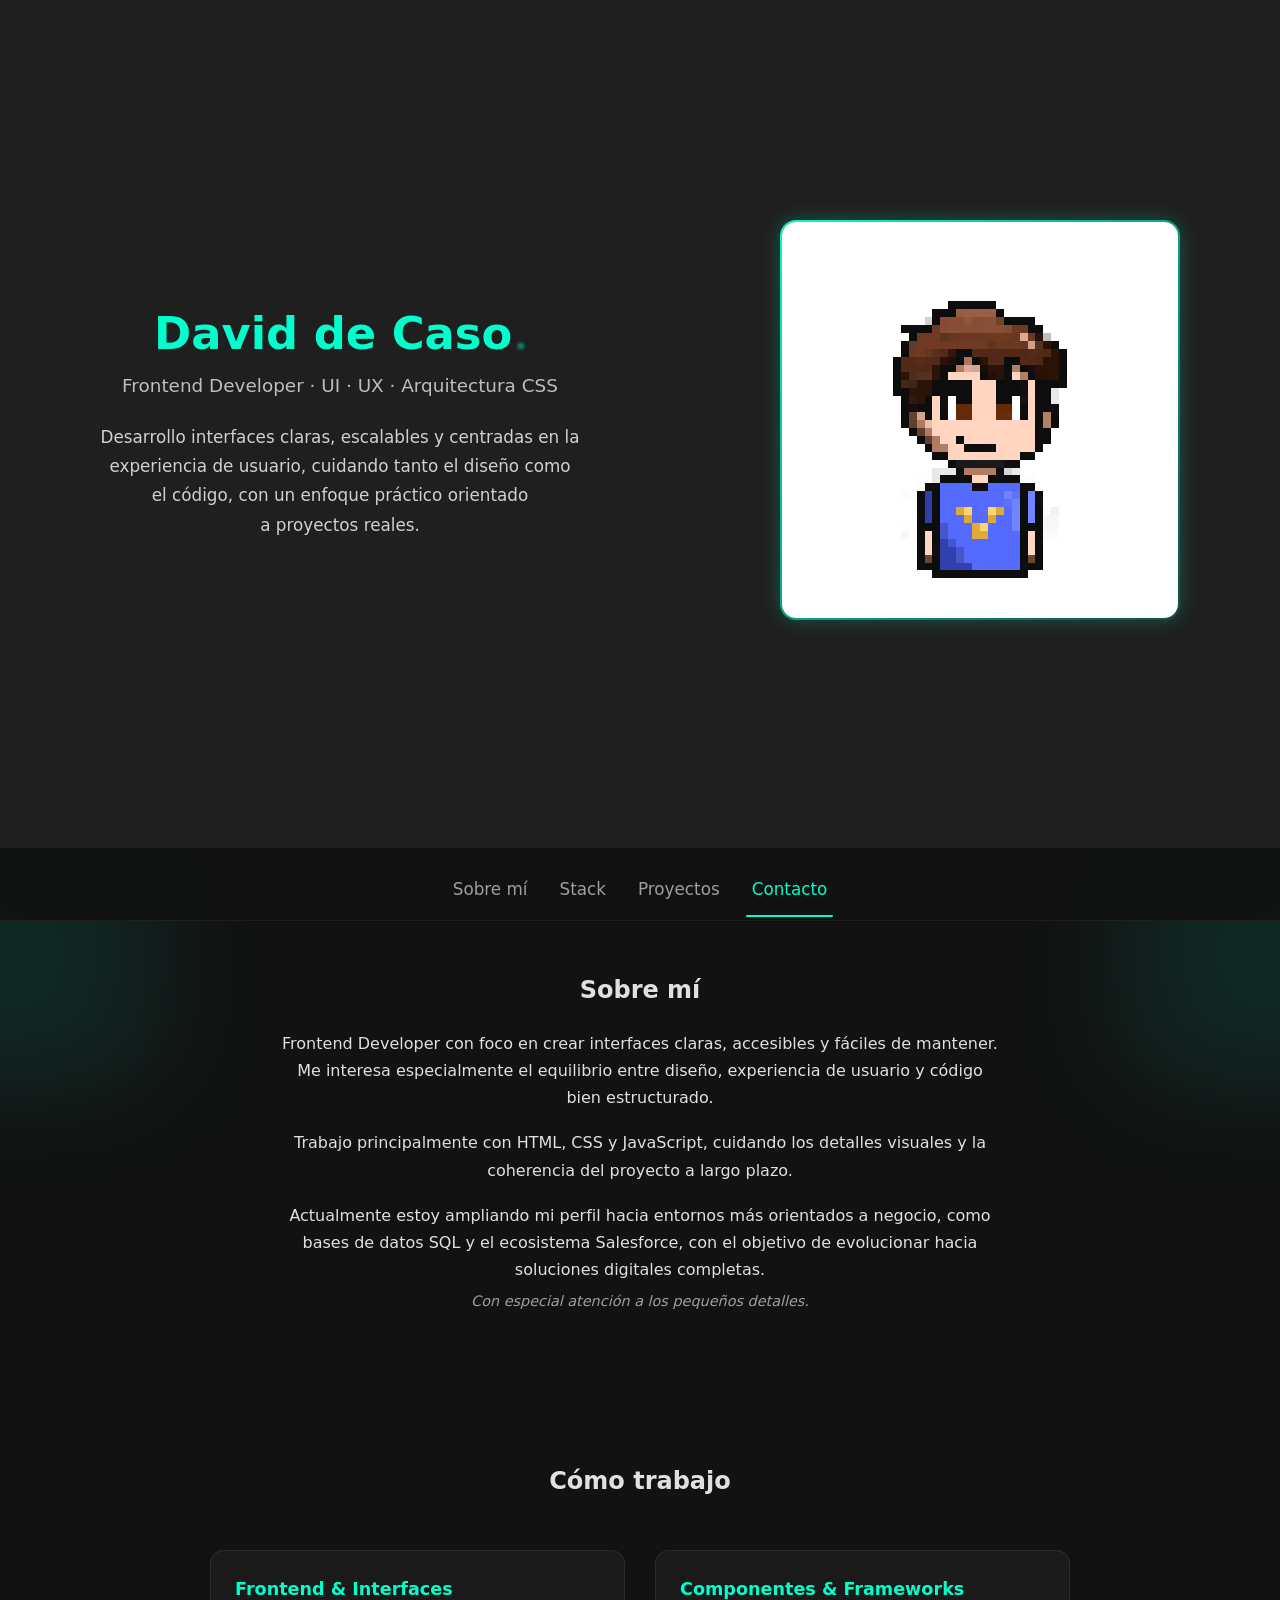
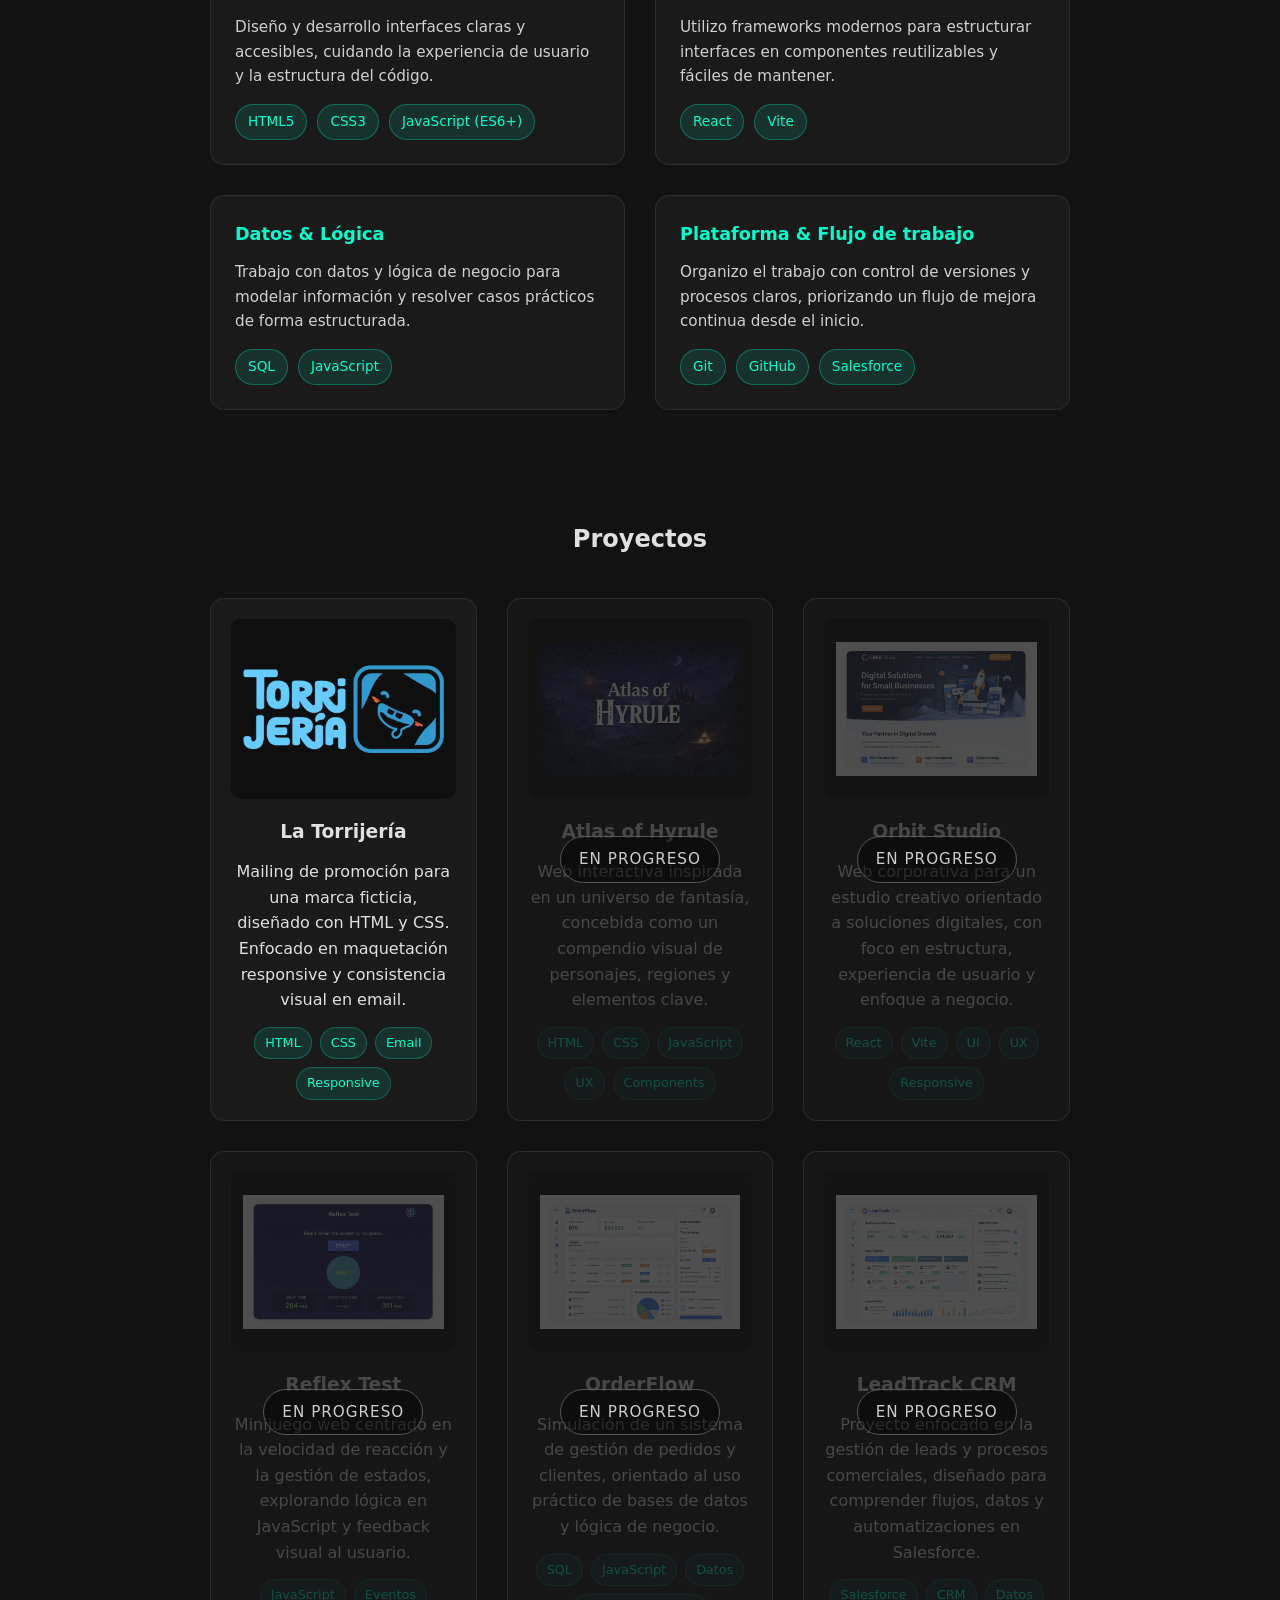
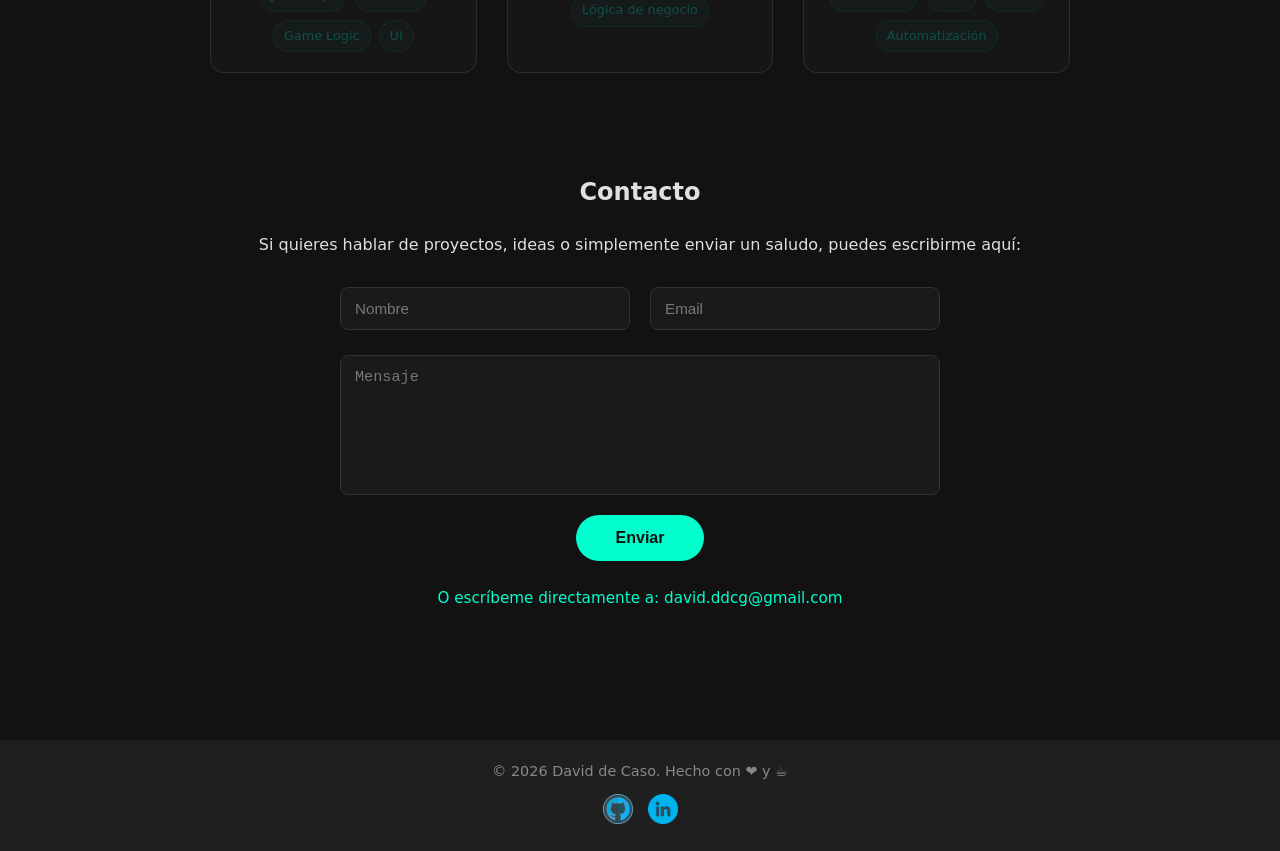
==== commit 88330408: "enlace a proyecto de la-torrijeria" ====
--- a/index.html
+++ b/index.html
@@ -148,7 +148,7 @@
 
             <div class="projects-grid">
                 <!-- Proyecto terminado -->
-                <article class="project-card" data-url="https://link-al-proyecto.com">
+                <article class="project-card" data-url="https://daviddecaso.github.io/la-torrijeria/">
                     <div class="project-img-wrapper">
                         <img
                             src="images/proyecto1.png"
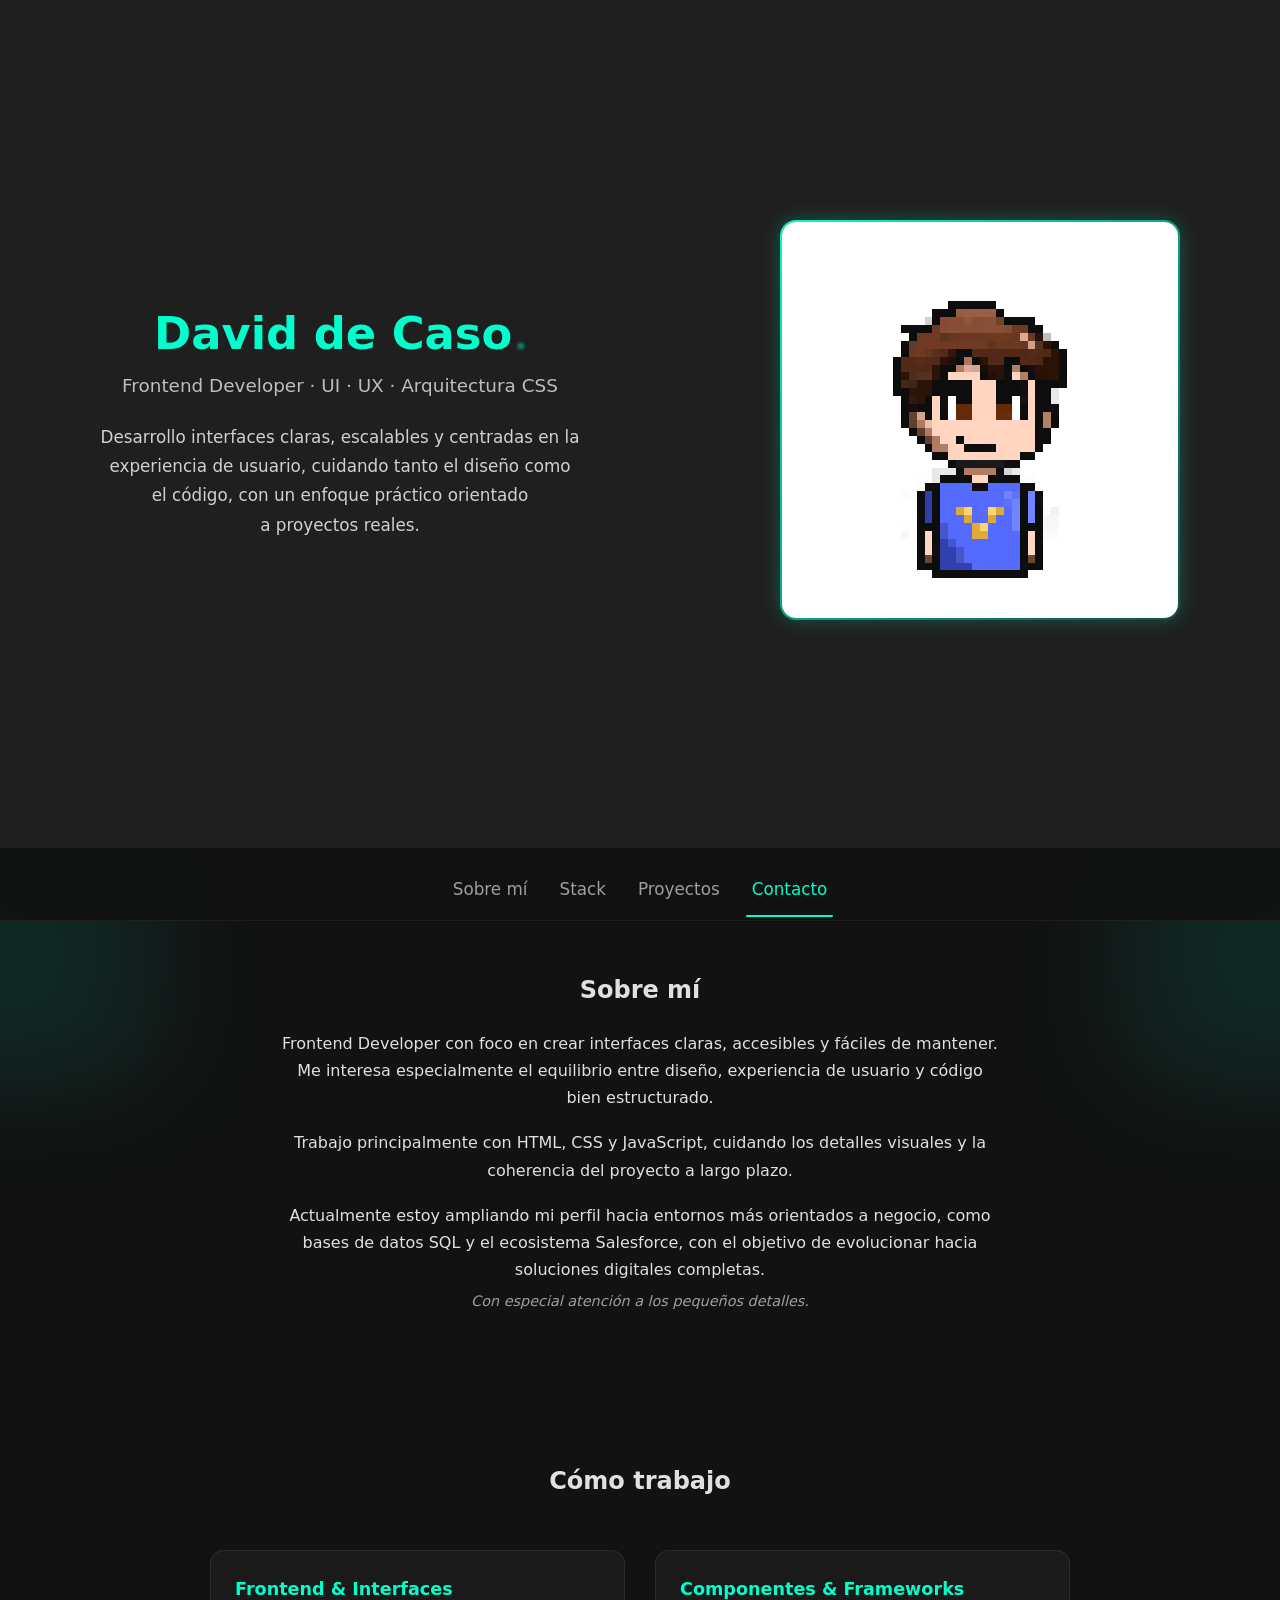
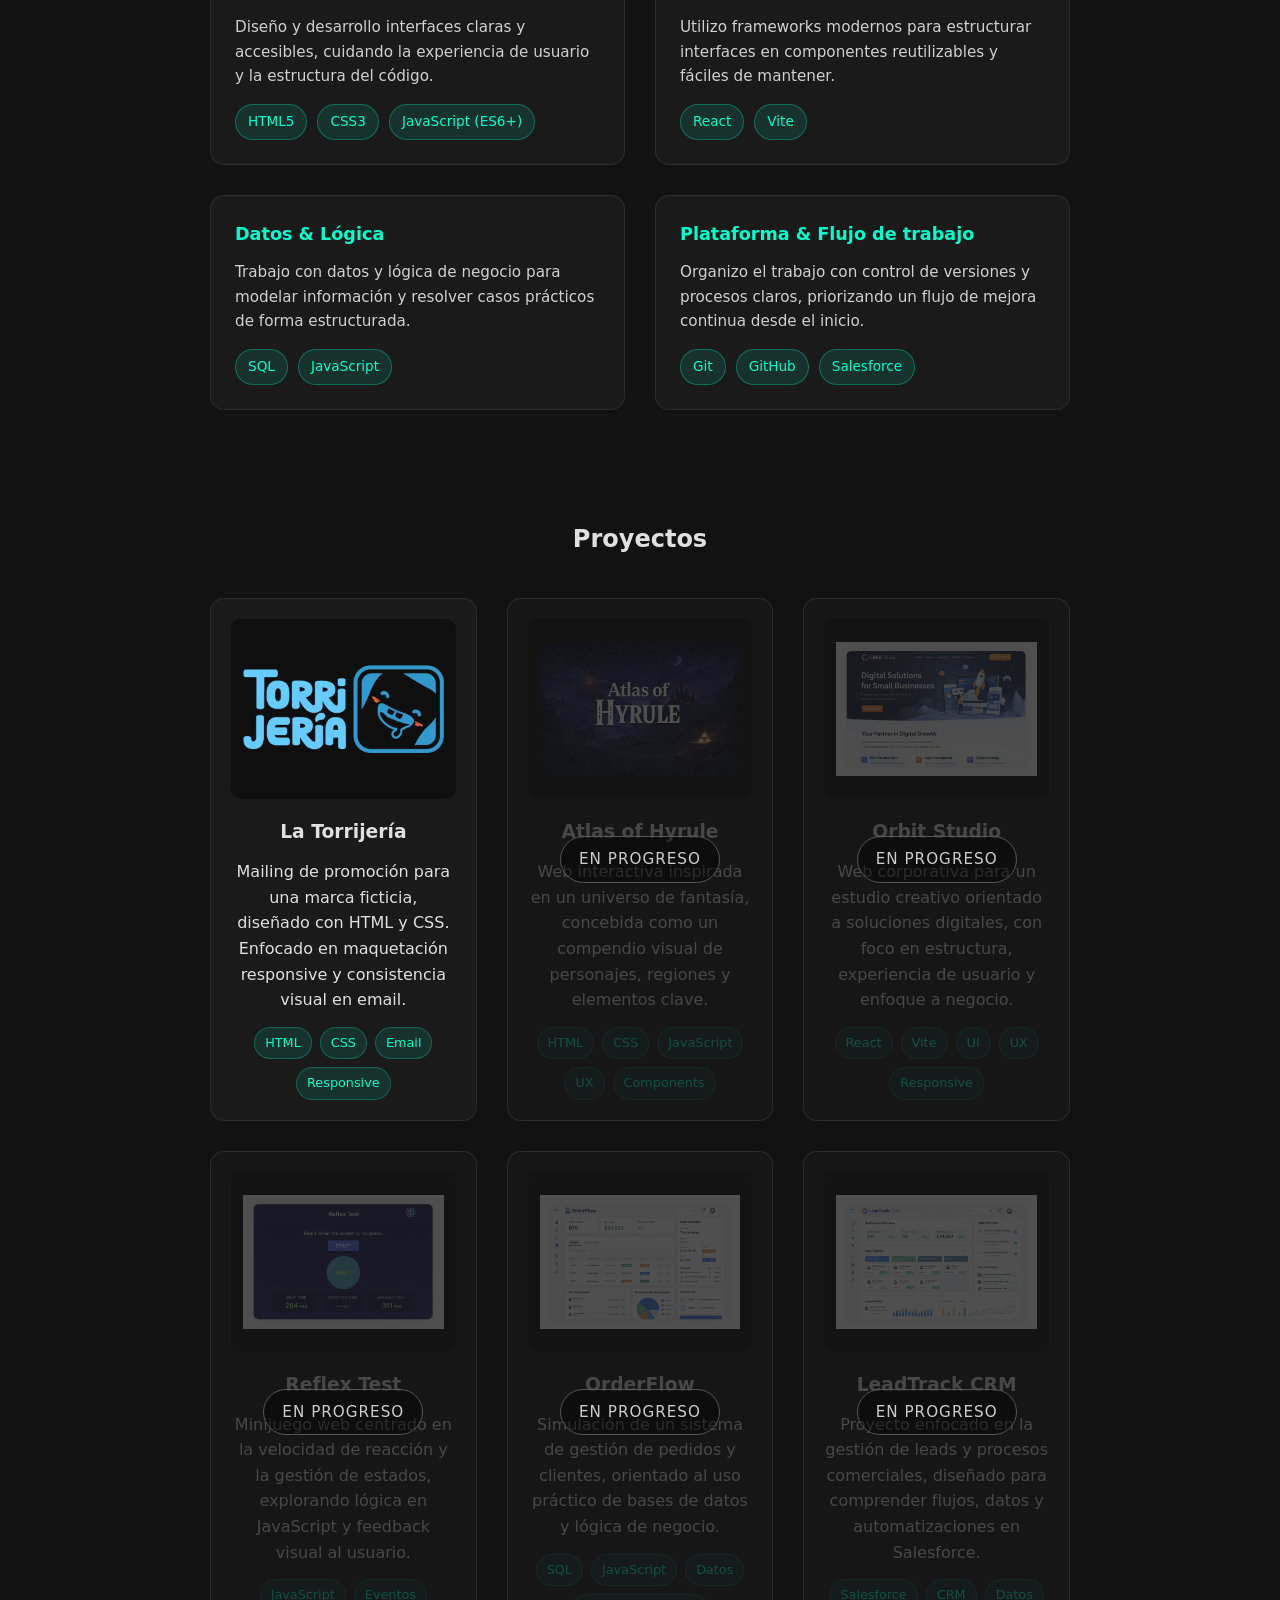
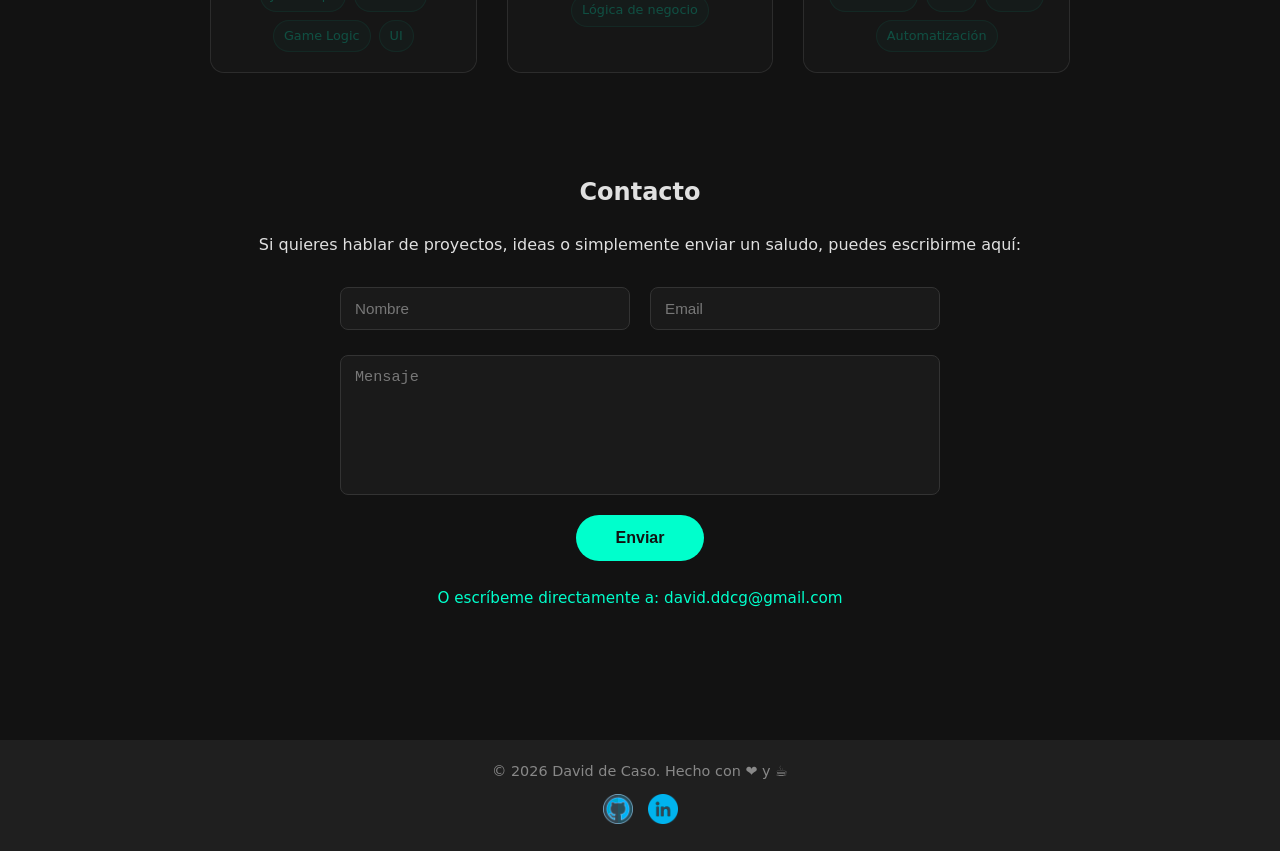
==== commit fdeba384: "se cambia content en la descripcion del proyecto" ====
--- a/index.html
+++ b/index.html
@@ -5,7 +5,8 @@
     <meta name="viewport" content="width=device-width, initial-scale=1.0">
     <meta
         name="description"
-        content="Portfolio de David de Caso, desarrollador frontend con estilo dark-tech y enfoque en UX."
+        content="Portfolio de David de Caso, frontend developer enfocado en
+         interfaces claras, usabilidad y código mantenible."
     >
     <title>Portfolio | David de Caso</title>
     <link rel="stylesheet" href="style.css">
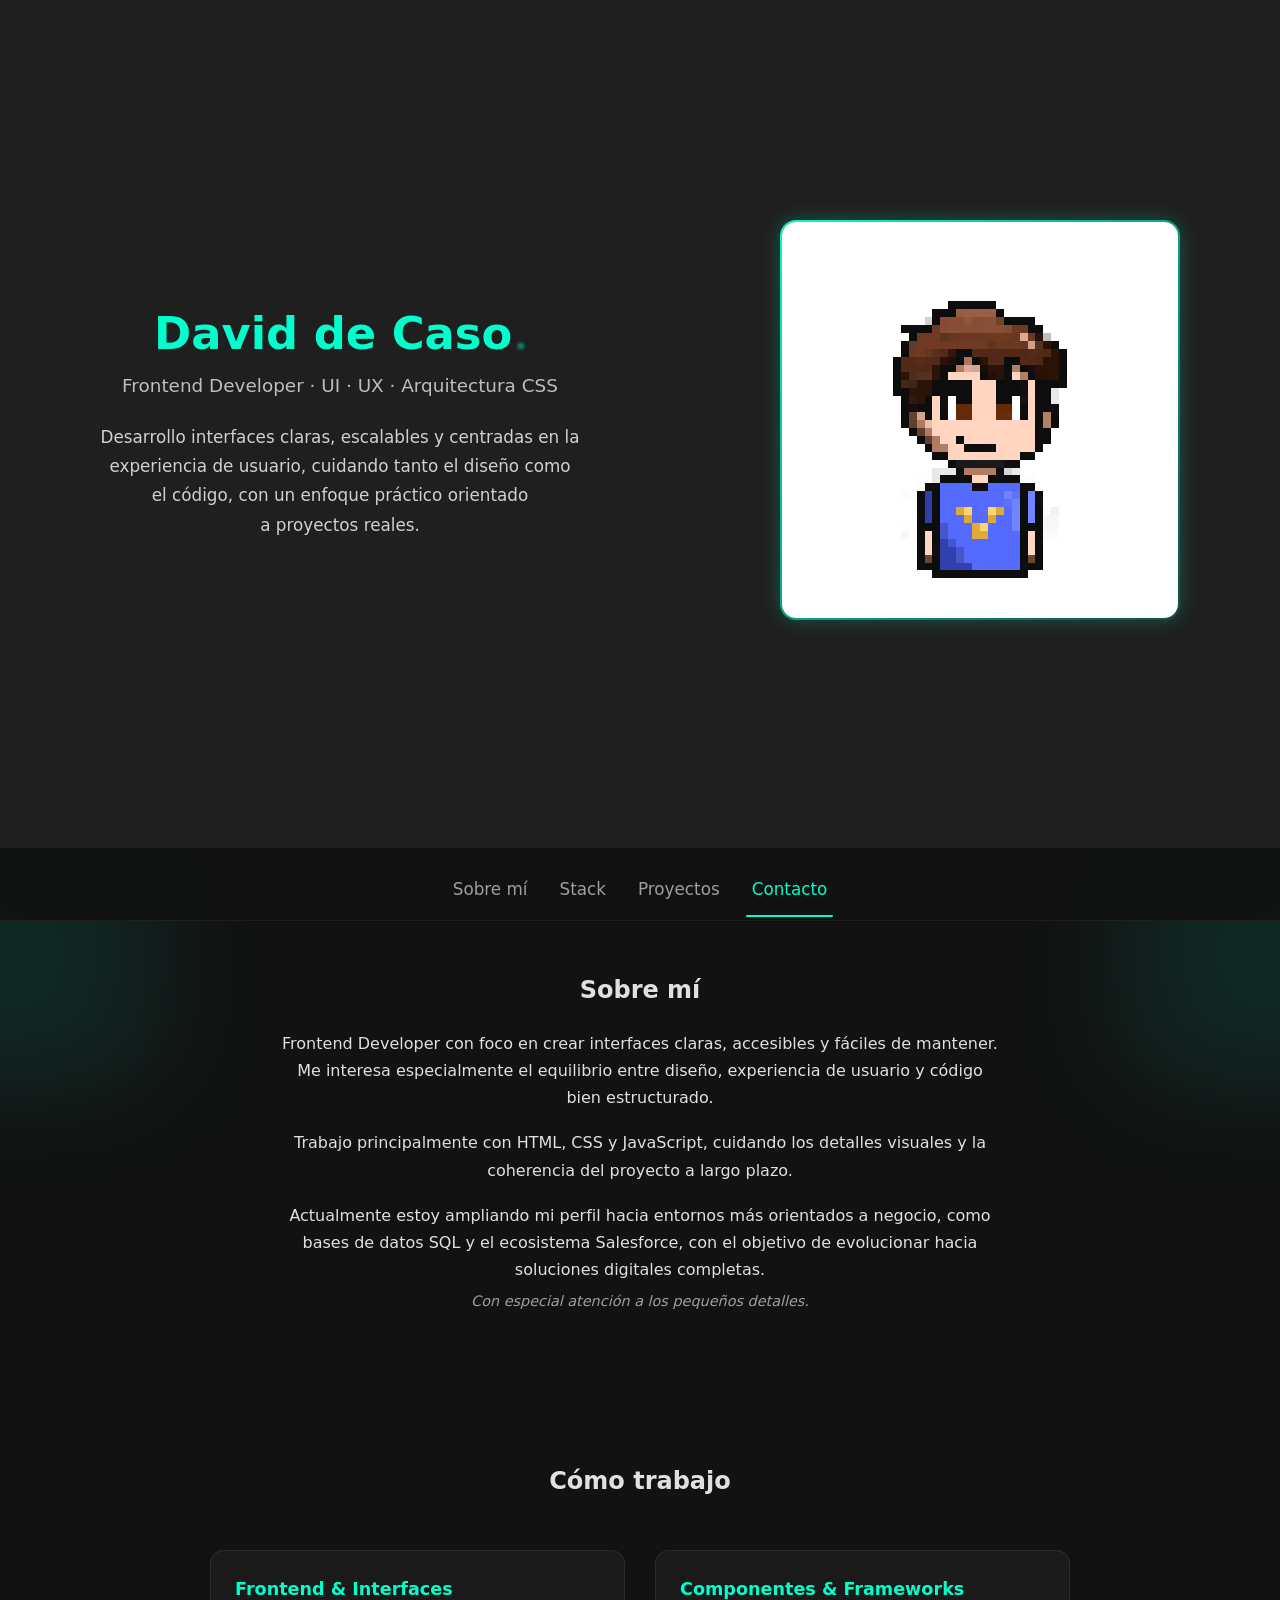
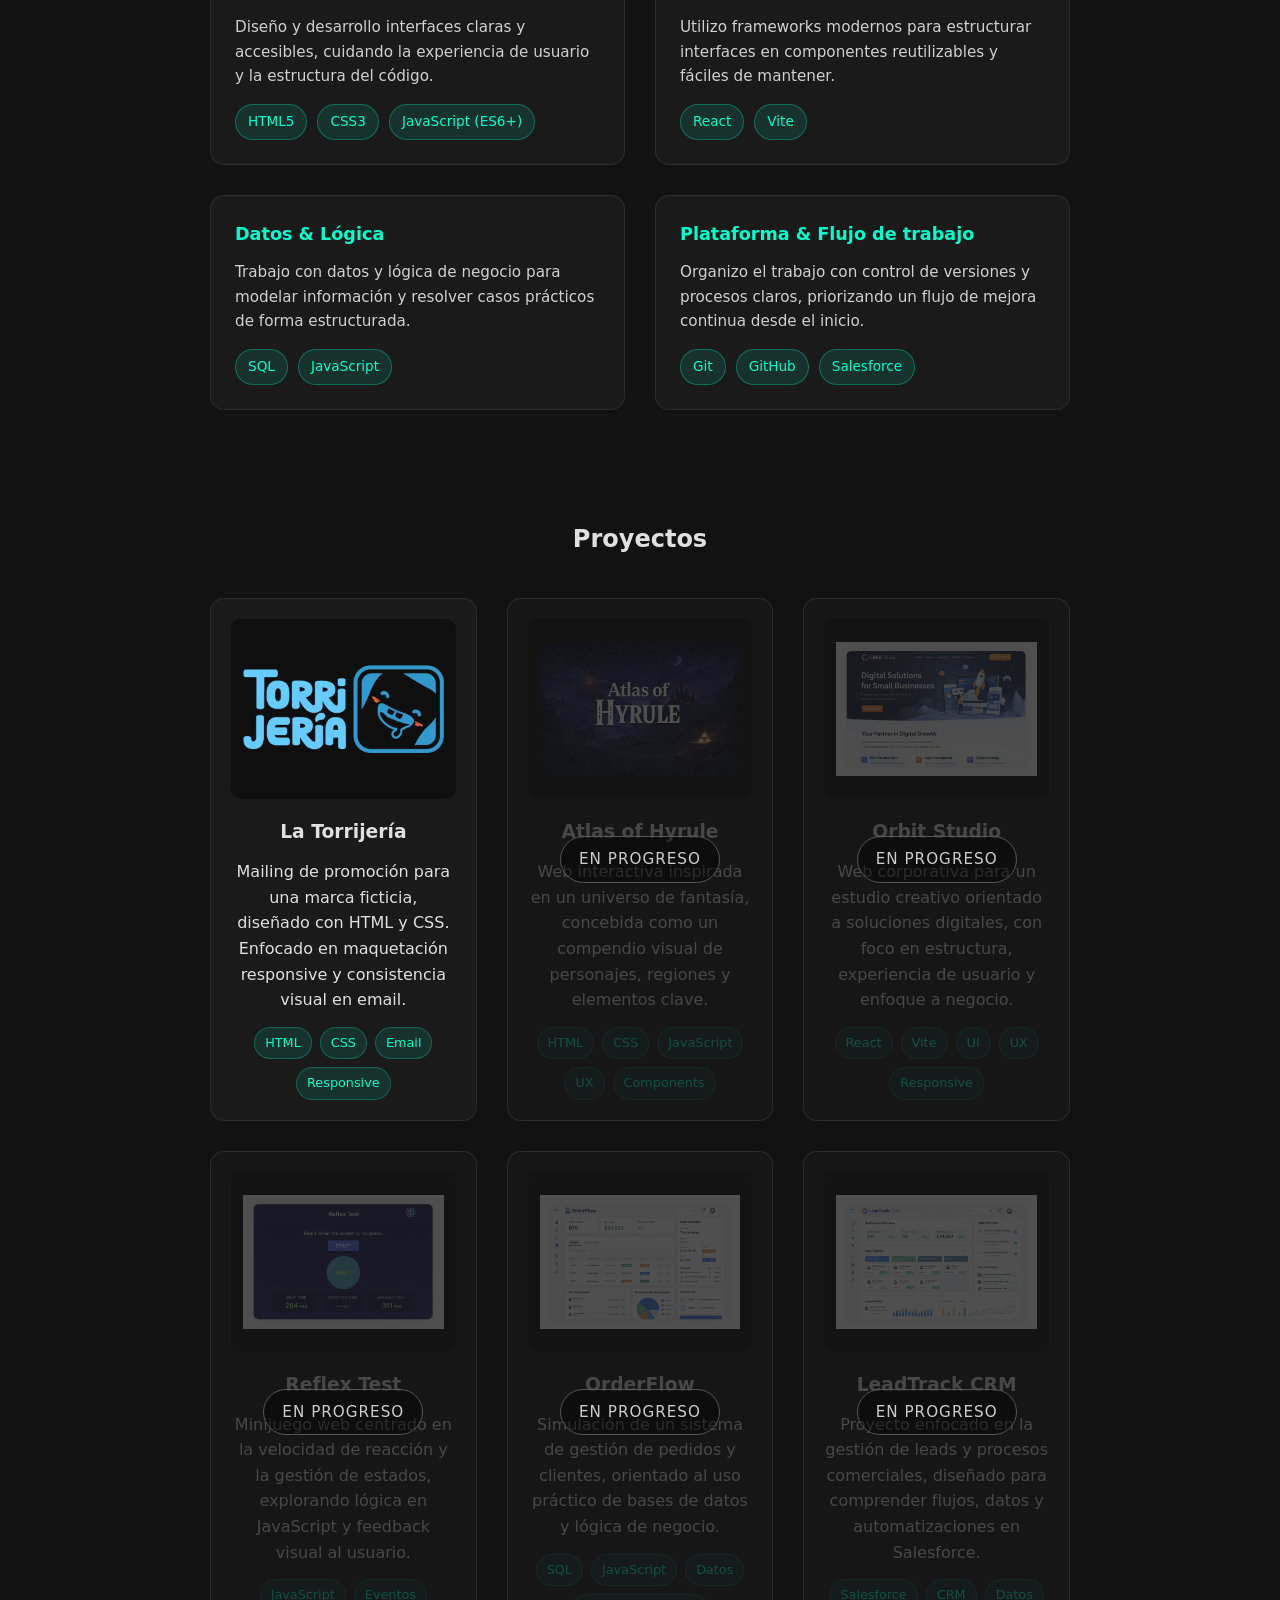
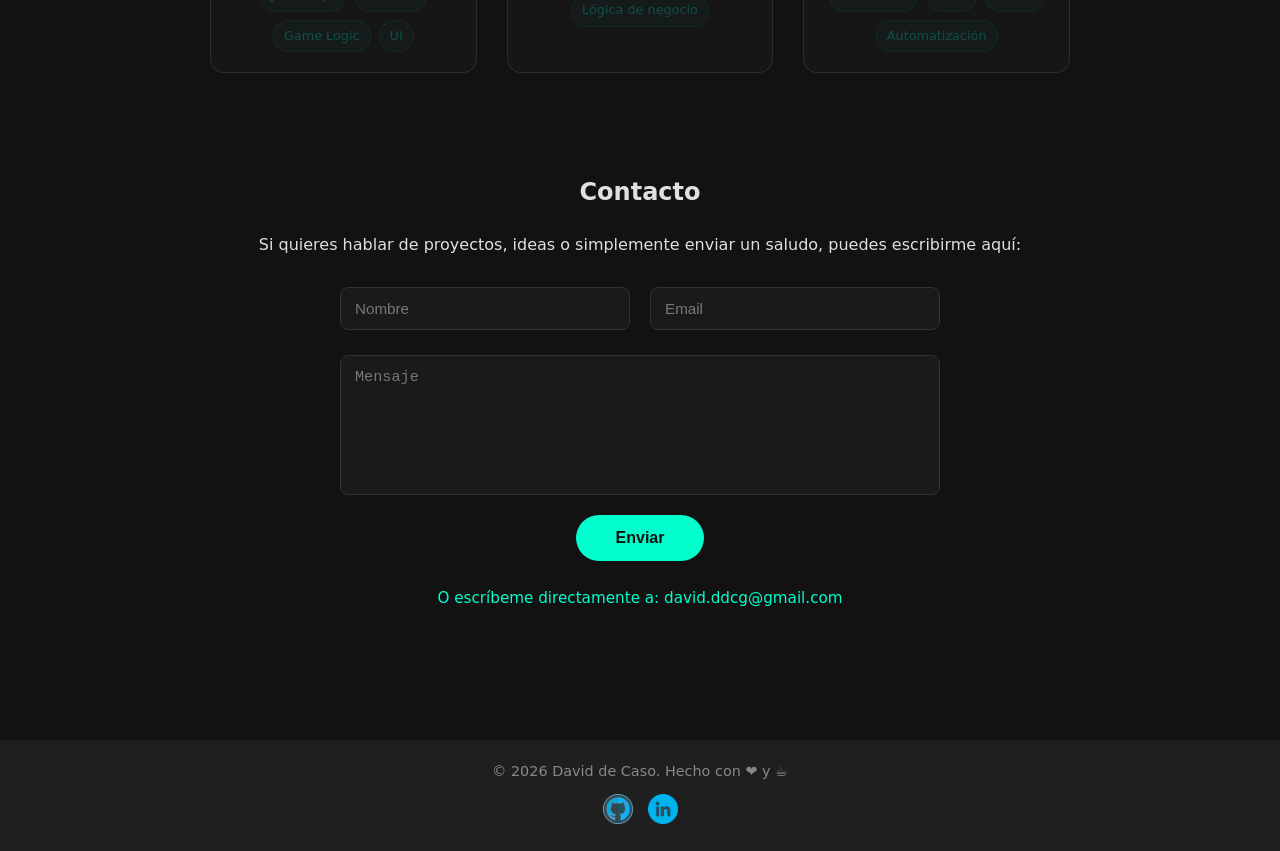
==== commit af1db125: "minor changes" ====
--- a/index.html
+++ b/index.html
@@ -5,7 +5,7 @@
     <meta name="viewport" content="width=device-width, initial-scale=1.0">
     <meta
         name="description"
-        content="Portfolio de David de Caso, frontend developer enfocado en
+        content="Portfolio de David de Caso, Frontend Developer enfocado en
          interfaces claras, usabilidad y código mantenible."
     >
     <title>Portfolio | David de Caso</title>
